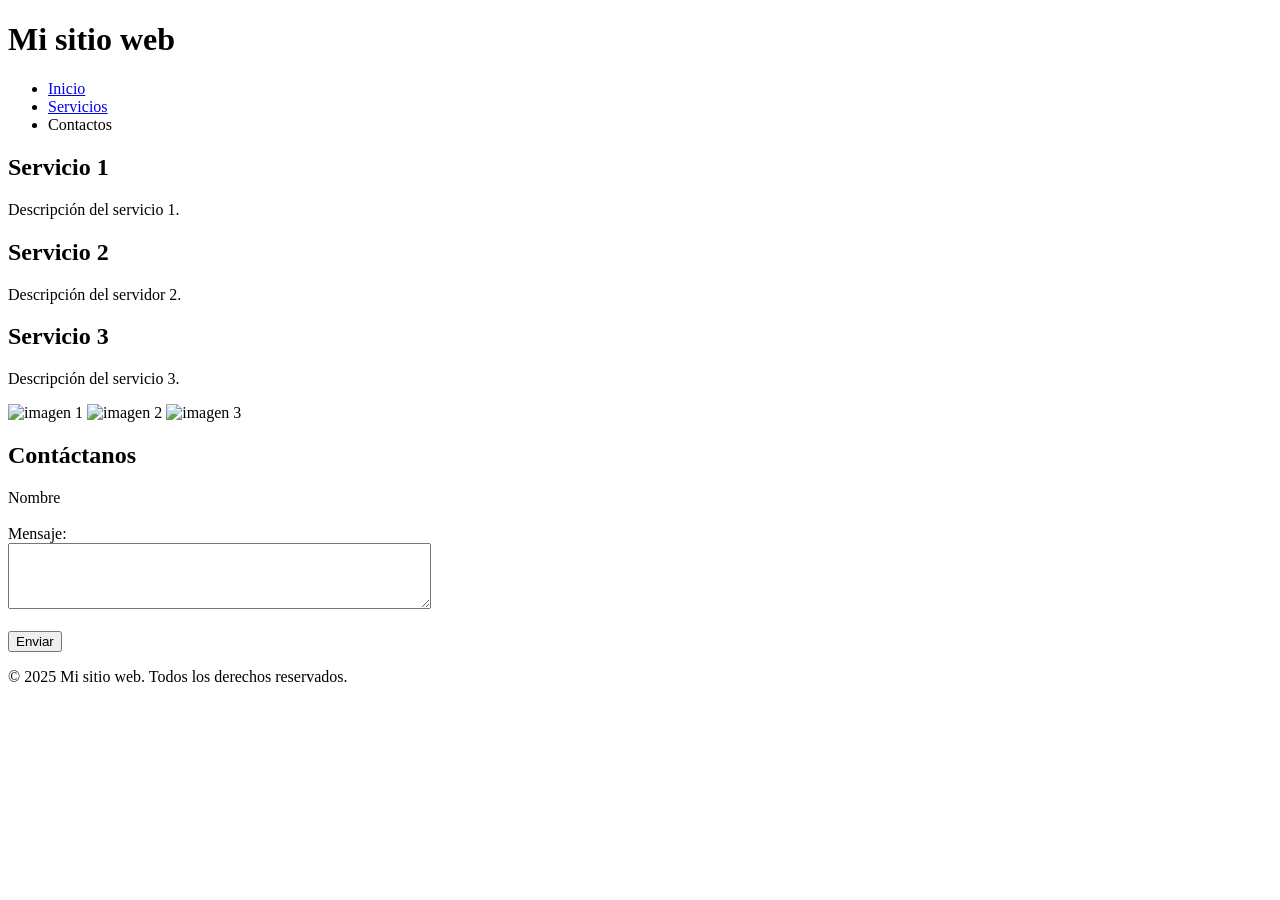
==== index.html @ 751050d4 "arreglando estructura del proyecto" ====
<!DOCTYPE html>
<html lang="en">
<head>
    <meta charset="UTF-8">
    <meta name="viewport" content="width=device-width, initial-scale=1.0">
    <title>Mi primera pagina web</title>
    <link rel="stylesheet" href="css/styles.css">
</head>
<body>
    <header>
        <h1>Mi sitio web</h1>
        <nav>
            <ul>
                <li><a href="#">Inicio</a></li>
                <li><a href="#">Servicios</a></li>
                <li><a hred="#">Contactos</a></li>
            </ul>
        </nav>
    </header>
    <main>
        <section class="contenedor-targetas">
            <article class="targetas">
                <h2>Servicio 1</h2>
                <p>Descripción del servicio 1.</p>
            </article>
            <article class="targeta">
                <h2>Servicio 2</h2>
                <p>Descripción del servidor 2.</p>
            </article>
            <article class="targeta">
                <h2>Servicio 3</h2>
                <p>Descripción del servicio 3.</p>
            </article>
        </section>
        <section class="galeria">
            <img src="c:\Users\Docente\Downloads\yamaha-mt09-primer-plano.png" alt="imagen 1">
            <img src="c:\Users\Docente\Downloads\CF_Moto_675SR-R_Galeria4_Galgo_México.png" alt="imagen 2">
            <img src="c:\Users\Docente\Downloads\10-kawasaki-z900-se-2024-estudio-negro-verde-01.jpg" alt="imagen 3">
        </section>
        <section>
            <h2>Contáctanos</h2>
            <form>
                <label for="nombre">Nombre</label>
                <imput type="text" id="nombre"
                name="nombre"><br><br>
                
                <label for="mensaje">Mensaje:</label><br>
                <textarea id="mensaje" name="mensaje"
                rows="4" cols="50"></textarea><br><br>
                <input type="submit" value="Enviar">
              </form>
        </section>
    </main>
    <footer>
        <p>&copy; 2025 Mi sitio web. Todos los derechos reservados.</p>
    </footer>
</body>
</html>
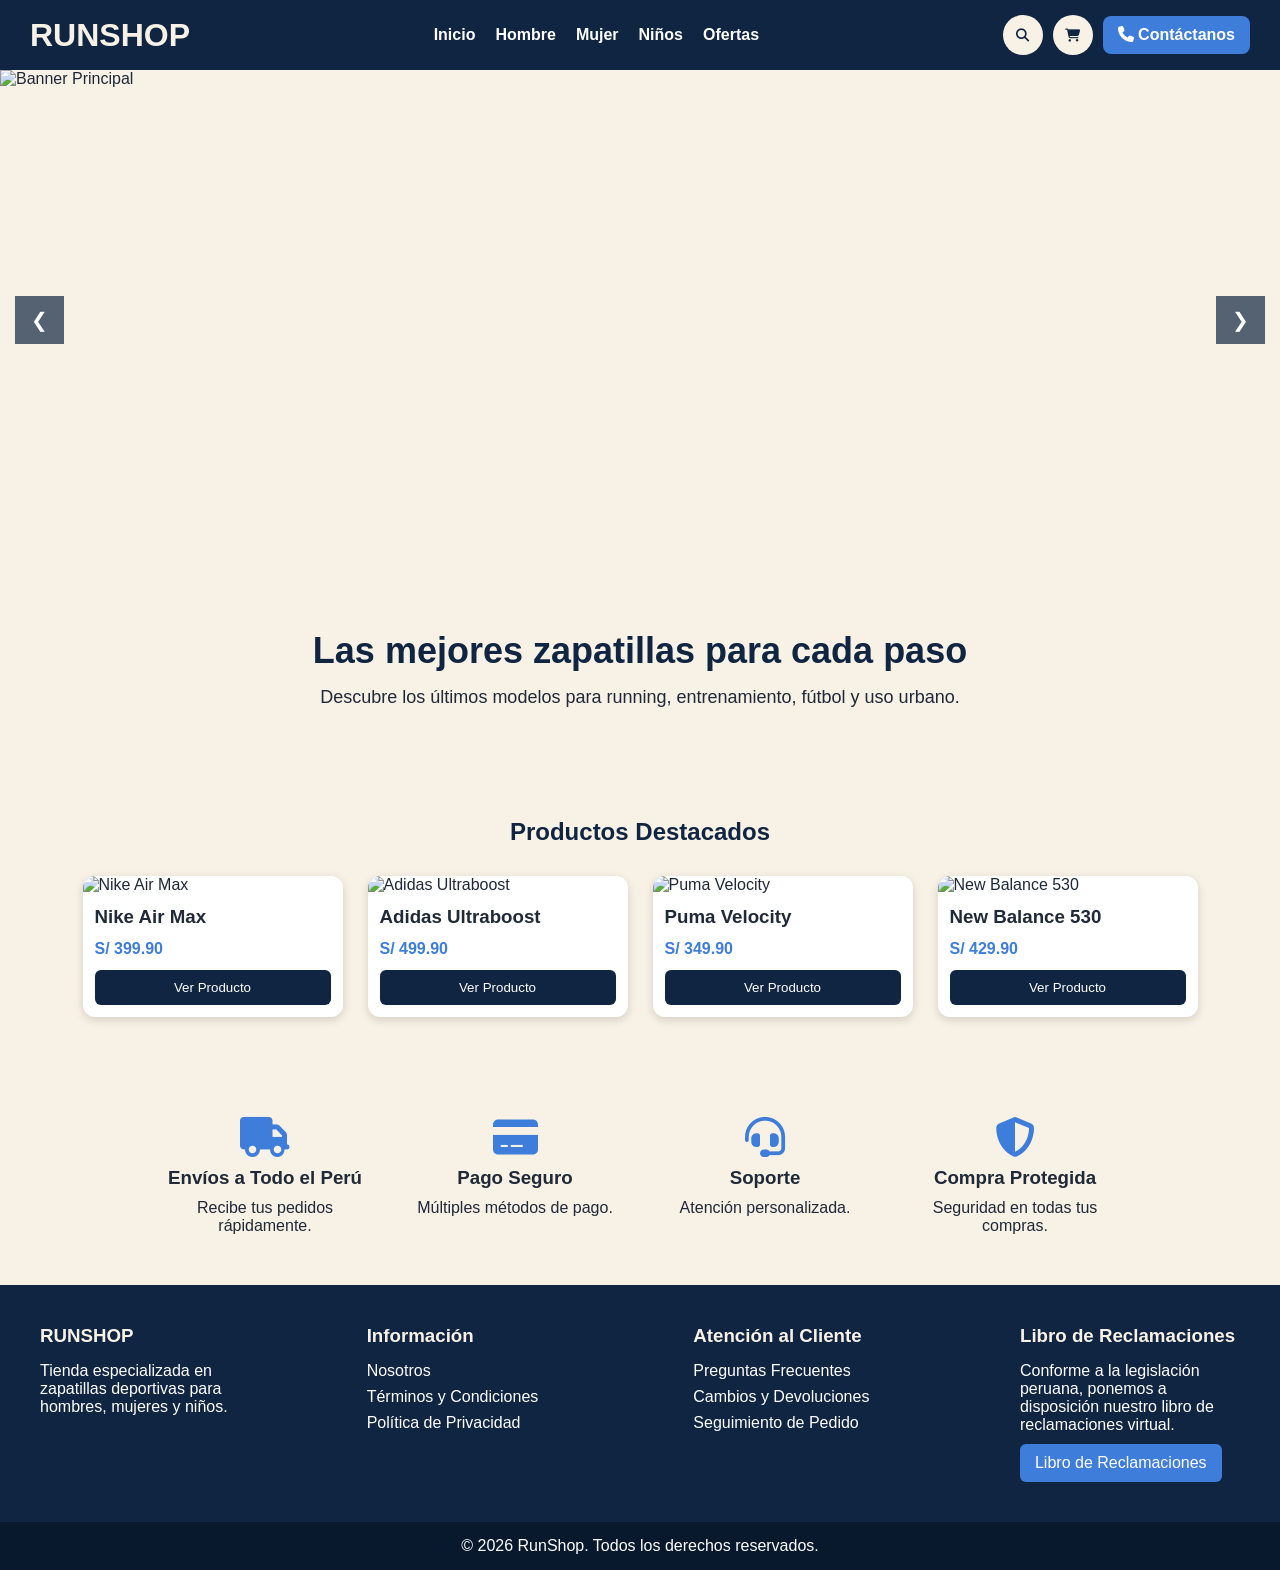
==== commit cd06d076: "Actualizacion de la pagina principal" ====
--- a/index.html
+++ b/index.html
@@ -1,58 +1,256 @@
 <!DOCTYPE html>
-<html lang="en">
+<html lang="es">
+
 <head>
     <meta charset="UTF-8">
     <meta name="viewport" content="width=device-width, initial-scale=1.0">
-    <title>Mi primera pagina web</title>
-    <link rel="stylesheet" href="css/styles.css">
+    <title>RunShop | Tienda de Zapatillas</title>
+
+    <link rel="stylesheet" href="css/style.css">
+
+    <link rel="stylesheet"
+        href="https://cdnjs.cloudflare.com/ajax/libs/font-awesome/6.5.1/css/all.min.css">
 </head>
+
 <body>
-    <header>
-        <h1>Mi sitio web</h1>
-        <nav>
+
+    <!-- ENCABEZADO -->
+
+    <header class="header">
+
+        <div class="logo">
+            <h1>RUNSHOP</h1>
+        </div>
+
+        <nav class="navbar">
             <ul>
                 <li><a href="#">Inicio</a></li>
-                <li><a href="#">Servicios</a></li>
-                <li><a hred="#">Contactos</a></li>
+                <li><a href="#">Hombre</a></li>
+                <li><a href="#">Mujer</a></li>
+                <li><a href="#">Niños</a></li>
+                <li><a href="#">Ofertas</a></li>
             </ul>
         </nav>
+
+        <div class="header-buttons">
+
+            <button class="search-btn">
+                <i class="fas fa-search"></i>
+            </button>
+
+            <button class="cart-btn">
+                <i class="fas fa-shopping-cart"></i>
+            </button>
+
+            <a href="tel:+51999999999" class="contact-btn">
+                <i class="fas fa-phone"></i>
+                Contáctanos
+            </a>
+
+        </div>
+
     </header>
-    <main>
-        <section class="contenedor-targetas">
-            <article class="targetas">
-                <h2>Servicio 1</h2>
-                <p>Descripción del servicio 1.</p>
-            </article>
-            <article class="targeta">
-                <h2>Servicio 2</h2>
-                <p>Descripción del servidor 2.</p>
-            </article>
-            <article class="targeta">
-                <h2>Servicio 3</h2>
-                <p>Descripción del servicio 3.</p>
-            </article>
-        </section>
-        <section class="galeria">
-            <img src="c:\Users\Docente\Downloads\yamaha-mt09-primer-plano.png" alt="imagen 1">
-            <img src="c:\Users\Docente\Downloads\CF_Moto_675SR-R_Galeria4_Galgo_México.png" alt="imagen 2">
-            <img src="c:\Users\Docente\Downloads\10-kawasaki-z900-se-2024-estudio-negro-verde-01.jpg" alt="imagen 3">
-        </section>
-        <section>
-            <h2>Contáctanos</h2>
-            <form>
-                <label for="nombre">Nombre</label>
-                <imput type="text" id="nombre"
-                name="nombre"><br><br>
-                
-                <label for="mensaje">Mensaje:</label><br>
-                <textarea id="mensaje" name="mensaje"
-                rows="4" cols="50"></textarea><br><br>
-                <input type="submit" value="Enviar">
-              </form>
-        </section>
-    </main>
-    <footer>
-        <p>&copy; 2025 Mi sitio web. Todos los derechos reservados.</p>
+
+    <!-- CARRUSEL -->
+
+    <section class="carousel">
+
+        <div class="slide active">
+            <img src="img/banner1.jpg" alt="Banner Principal">
+        </div>
+
+        <div class="slide">
+            <img src="img/banner2.jpg" alt="Banner Secundario">
+        </div>
+
+        <div class="slide">
+            <img src="img/banner3.jpg" alt="Banner Promocional">
+        </div>
+
+        <button class="prev">&#10094;</button>
+        <button class="next">&#10095;</button>
+
+    </section>
+
+    <!-- BIENVENIDA -->
+
+    <section class="welcome">
+
+        <h2>Las mejores zapatillas para cada paso</h2>
+
+        <p>
+            Descubre los últimos modelos para running,
+            entrenamiento, fútbol y uso urbano.
+        </p>
+
+    </section>
+
+    <!-- PRODUCTOS DESTACADOS -->
+
+    <section class="featured-products">
+
+        <h2>Productos Destacados</h2>
+
+        <div class="products-container">
+
+            <article class="product-card">
+                <img src="img/zapatilla1.jpg" alt="Nike Air Max">
+                <h3>Nike Air Max</h3>
+                <p>S/ 399.90</p>
+                <button>Ver Producto</button>
+            </article>
+
+            <article class="product-card">
+                <img src="img/zapatilla2.jpg" alt="Adidas Ultraboost">
+                <h3>Adidas Ultraboost</h3>
+                <p>S/ 499.90</p>
+                <button>Ver Producto</button>
+            </article>
+
+            <article class="product-card">
+                <img src="img/zapatilla3.jpg" alt="Puma Velocity">
+                <h3>Puma Velocity</h3>
+                <p>S/ 349.90</p>
+                <button>Ver Producto</button>
+            </article>
+
+            <article class="product-card">
+                <img src="img/zapatilla4.jpg" alt="New Balance 530">
+                <h3>New Balance 530</h3>
+                <p>S/ 429.90</p>
+                <button>Ver Producto</button>
+            </article>
+
+        </div>
+
+    </section>
+
+    <!-- BENEFICIOS -->
+
+    <section class="benefits">
+
+        <div class="benefit">
+            <i class="fas fa-truck"></i>
+            <h3>Envíos a Todo el Perú</h3>
+            <p>Recibe tus pedidos rápidamente.</p>
+        </div>
+
+        <div class="benefit">
+            <i class="fas fa-credit-card"></i>
+            <h3>Pago Seguro</h3>
+            <p>Múltiples métodos de pago.</p>
+        </div>
+
+        <div class="benefit">
+            <i class="fas fa-headset"></i>
+            <h3>Soporte</h3>
+            <p>Atención personalizada.</p>
+        </div>
+
+        <div class="benefit">
+            <i class="fas fa-shield-alt"></i>
+            <h3>Compra Protegida</h3>
+            <p>Seguridad en todas tus compras.</p>
+        </div>
+
+    </section>
+
+    <!-- FOOTER -->
+
+    <footer class="footer">
+
+        <div class="footer-column">
+            <h3>RUNSHOP</h3>
+            <p>
+                Tienda especializada en zapatillas deportivas
+                para hombres, mujeres y niños.
+            </p>
+        </div>
+
+        <div class="footer-column">
+            <h3>Información</h3>
+            <ul>
+                <li><a href="#">Nosotros</a></li>
+                <li><a href="#">Términos y Condiciones</a></li>
+                <li><a href="#">Política de Privacidad</a></li>
+            </ul>
+        </div>
+
+        <div class="footer-column">
+            <h3>Atención al Cliente</h3>
+            <ul>
+                <li><a href="#">Preguntas Frecuentes</a></li>
+                <li><a href="#">Cambios y Devoluciones</a></li>
+                <li><a href="#">Seguimiento de Pedido</a></li>
+            </ul>
+        </div>
+
+        <div class="footer-column">
+            <h3>Libro de Reclamaciones</h3>
+
+            <p>
+                Conforme a la legislación peruana,
+                ponemos a disposición nuestro libro
+                de reclamaciones virtual.
+            </p>
+
+            <a href="#" class="claims-button">
+                Libro de Reclamaciones
+            </a>
+        </div>
+
     </footer>
+
+    <div class="copyright">
+        <p>© 2026 RunShop. Todos los derechos reservados.</p>
+    </div>
+
+    <script>
+        const slides = document.querySelectorAll('.slide');
+        const nextBtn = document.querySelector('.next');
+        const prevBtn = document.querySelector('.prev');
+
+        let currentSlide = 0;
+
+        function showSlide(index) {
+            slides.forEach(slide => {
+                slide.classList.remove('active');
+            });
+
+            slides[index].classList.add('active');
+        }
+
+        nextBtn.addEventListener('click', () => {
+            currentSlide++;
+
+            if (currentSlide >= slides.length) {
+                currentSlide = 0;
+            }
+
+            showSlide(currentSlide);
+        });
+
+        prevBtn.addEventListener('click', () => {
+            currentSlide--;
+
+            if (currentSlide < 0) {
+                currentSlide = slides.length - 1;
+            }
+
+            showSlide(currentSlide);
+        });
+
+        setInterval(() => {
+            currentSlide++;
+
+            if (currentSlide >= slides.length) {
+                currentSlide = 0;
+            }
+
+            showSlide(currentSlide);
+        }, 5000);
+    </script>
+
 </body>
-</html>+
+</html>
--- a/css/style.css
+++ b/css/style.css
@@ -0,0 +1,389 @@
+/* ========================= */
+/* CONFIGURACIÓN GENERAL */
+/* ========================= */
+
+* {
+    margin: 0;
+    padding: 0;
+    box-sizing: border-box;
+}
+
+body {
+    font-family: Arial, sans-serif;
+    background-color: #F8F1E5;
+    color: #1F2937;
+}
+
+/* ========================= */
+/* HEADER */
+/* ========================= */
+
+.header {
+    display: flex;
+    justify-content: space-between;
+    align-items: center;
+
+    background-color: #102542;
+    color: white;
+
+    padding: 15px 30px;
+}
+
+.logo h1 {
+    color: #F8F1E5;
+    font-size: 32px;
+}
+
+.navbar ul {
+    display: flex;
+    list-style: none;
+    gap: 20px;
+}
+
+.navbar a {
+    color: white;
+    text-decoration: none;
+    font-weight: bold;
+    transition: 0.3s;
+}
+
+.navbar a:hover {
+    color: #7EB6FF;
+}
+
+.header-buttons {
+    display: flex;
+    align-items: center;
+    gap: 10px;
+}
+
+.search-btn,
+.cart-btn {
+    width: 40px;
+    height: 40px;
+
+    border: none;
+    border-radius: 50%;
+
+    cursor: pointer;
+
+    background-color: #F8F1E5;
+    color: #102542;
+
+    transition: 0.3s;
+}
+
+.search-btn:hover,
+.cart-btn:hover {
+    background-color: #3F7DDB;
+    color: white;
+}
+
+.contact-btn {
+    background-color: #3F7DDB;
+    color: white;
+
+    text-decoration: none;
+
+    padding: 10px 15px;
+    border-radius: 8px;
+
+    font-weight: bold;
+
+    transition: 0.3s;
+}
+
+.contact-btn:hover {
+    background-color: #2D63B8;
+}
+
+/* ========================= */
+/* CARRUSEL */
+/* ========================= */
+
+.carousel {
+    position: relative;
+    width: 100%;
+    height: 500px;
+    overflow: hidden;
+}
+
+.slide {
+    display: none;
+    height: 100%;
+}
+
+.slide.active {
+    display: block;
+}
+
+.slide img {
+    width: 100%;
+    height: 500px;
+    object-fit: cover;
+}
+
+.prev,
+.next {
+    position: absolute;
+    top: 50%;
+
+    transform: translateY(-50%);
+
+    background-color: rgba(16, 37, 66, 0.7);
+    color: white;
+
+    border: none;
+
+    padding: 12px 16px;
+
+    cursor: pointer;
+
+    font-size: 20px;
+}
+
+.prev {
+    left: 15px;
+}
+
+.next {
+    right: 15px;
+}
+
+/* ========================= */
+/* BIENVENIDA */
+/* ========================= */
+
+.welcome {
+    text-align: center;
+    padding: 60px 20px;
+}
+
+.welcome h2 {
+    color: #102542;
+    font-size: 36px;
+    margin-bottom: 15px;
+}
+
+.welcome p {
+    font-size: 18px;
+    max-width: 700px;
+    margin: auto;
+}
+
+/* ========================= */
+/* PRODUCTOS */
+/* ========================= */
+
+.featured-products {
+    padding: 50px 30px;
+}
+
+.featured-products h2 {
+    text-align: center;
+    margin-bottom: 30px;
+    color: #102542;
+}
+
+.products-container {
+    display: flex;
+    flex-wrap: wrap;
+    justify-content: center;
+    gap: 25px;
+}
+
+.product-card {
+    background-color: white;
+    width: 260px;
+
+    border-radius: 12px;
+
+    overflow: hidden;
+
+    box-shadow: 0 3px 10px rgba(0, 0, 0, 0.15);
+
+    transition: 0.3s;
+}
+
+.product-card:hover {
+    transform: translateY(-5px);
+}
+
+.product-card img {
+    width: 100%;
+    height: 230px;
+    object-fit: cover;
+}
+
+.product-card h3 {
+    padding: 12px;
+}
+
+.product-card p {
+    padding: 0 12px;
+    color: #3F7DDB;
+    font-weight: bold;
+}
+
+.product-card button {
+    width: calc(100% - 24px);
+
+    margin: 12px;
+
+    padding: 10px;
+
+    border: none;
+    border-radius: 6px;
+
+    background-color: #102542;
+    color: white;
+
+    cursor: pointer;
+
+    transition: 0.3s;
+}
+
+.product-card button:hover {
+    background-color: #3F7DDB;
+}
+
+/* ========================= */
+/* BENEFICIOS */
+/* ========================= */
+
+.benefits {
+    display: flex;
+    flex-wrap: wrap;
+
+    justify-content: center;
+
+    gap: 30px;
+
+    padding: 50px 20px;
+}
+
+.benefit {
+    width: 220px;
+    text-align: center;
+}
+
+.benefit i {
+    font-size: 40px;
+    color: #3F7DDB;
+    margin-bottom: 10px;
+}
+
+.benefit h3 {
+    margin-bottom: 10px;
+}
+
+/* ========================= */
+/* FOOTER */
+/* ========================= */
+
+.footer {
+    display: flex;
+    flex-wrap: wrap;
+
+    justify-content: space-between;
+
+    gap: 30px;
+
+    background-color: #102542;
+    color: white;
+
+    padding: 40px;
+}
+
+.footer-column {
+    width: 220px;
+}
+
+.footer-column h3 {
+    margin-bottom: 15px;
+    color: #F8F1E5;
+}
+
+.footer-column ul {
+    list-style: none;
+}
+
+.footer-column li {
+    margin-bottom: 8px;
+}
+
+.footer-column a {
+    color: white;
+    text-decoration: none;
+}
+
+.footer-column a:hover {
+    color: #7EB6FF;
+}
+
+.claims-button {
+    display: inline-block;
+
+    margin-top: 10px;
+
+    padding: 10px 15px;
+
+    background-color: #3F7DDB;
+    color: white;
+
+    text-decoration: none;
+
+    border-radius: 6px;
+}
+
+.claims-button:hover {
+    background-color: #2D63B8;
+}
+
+/* ========================= */
+/* COPYRIGHT */
+/* ========================= */
+
+.copyright {
+    background-color: #08192E;
+    color: white;
+
+    text-align: center;
+
+    padding: 15px;
+}
+
+/* ========================= */
+/* RESPONSIVE */
+/* ========================= */
+
+@media screen and (max-width: 768px) {
+
+    .header {
+        flex-direction: column;
+        gap: 15px;
+    }
+
+    .navbar ul {
+        flex-direction: column;
+        text-align: center;
+    }
+
+    .products-container {
+        flex-direction: column;
+        align-items: center;
+    }
+
+    .footer {
+        flex-direction: column;
+    }
+
+    .carousel {
+        height: 300px;
+    }
+
+    .slide img {
+        height: 300px;
+    }
+
+}
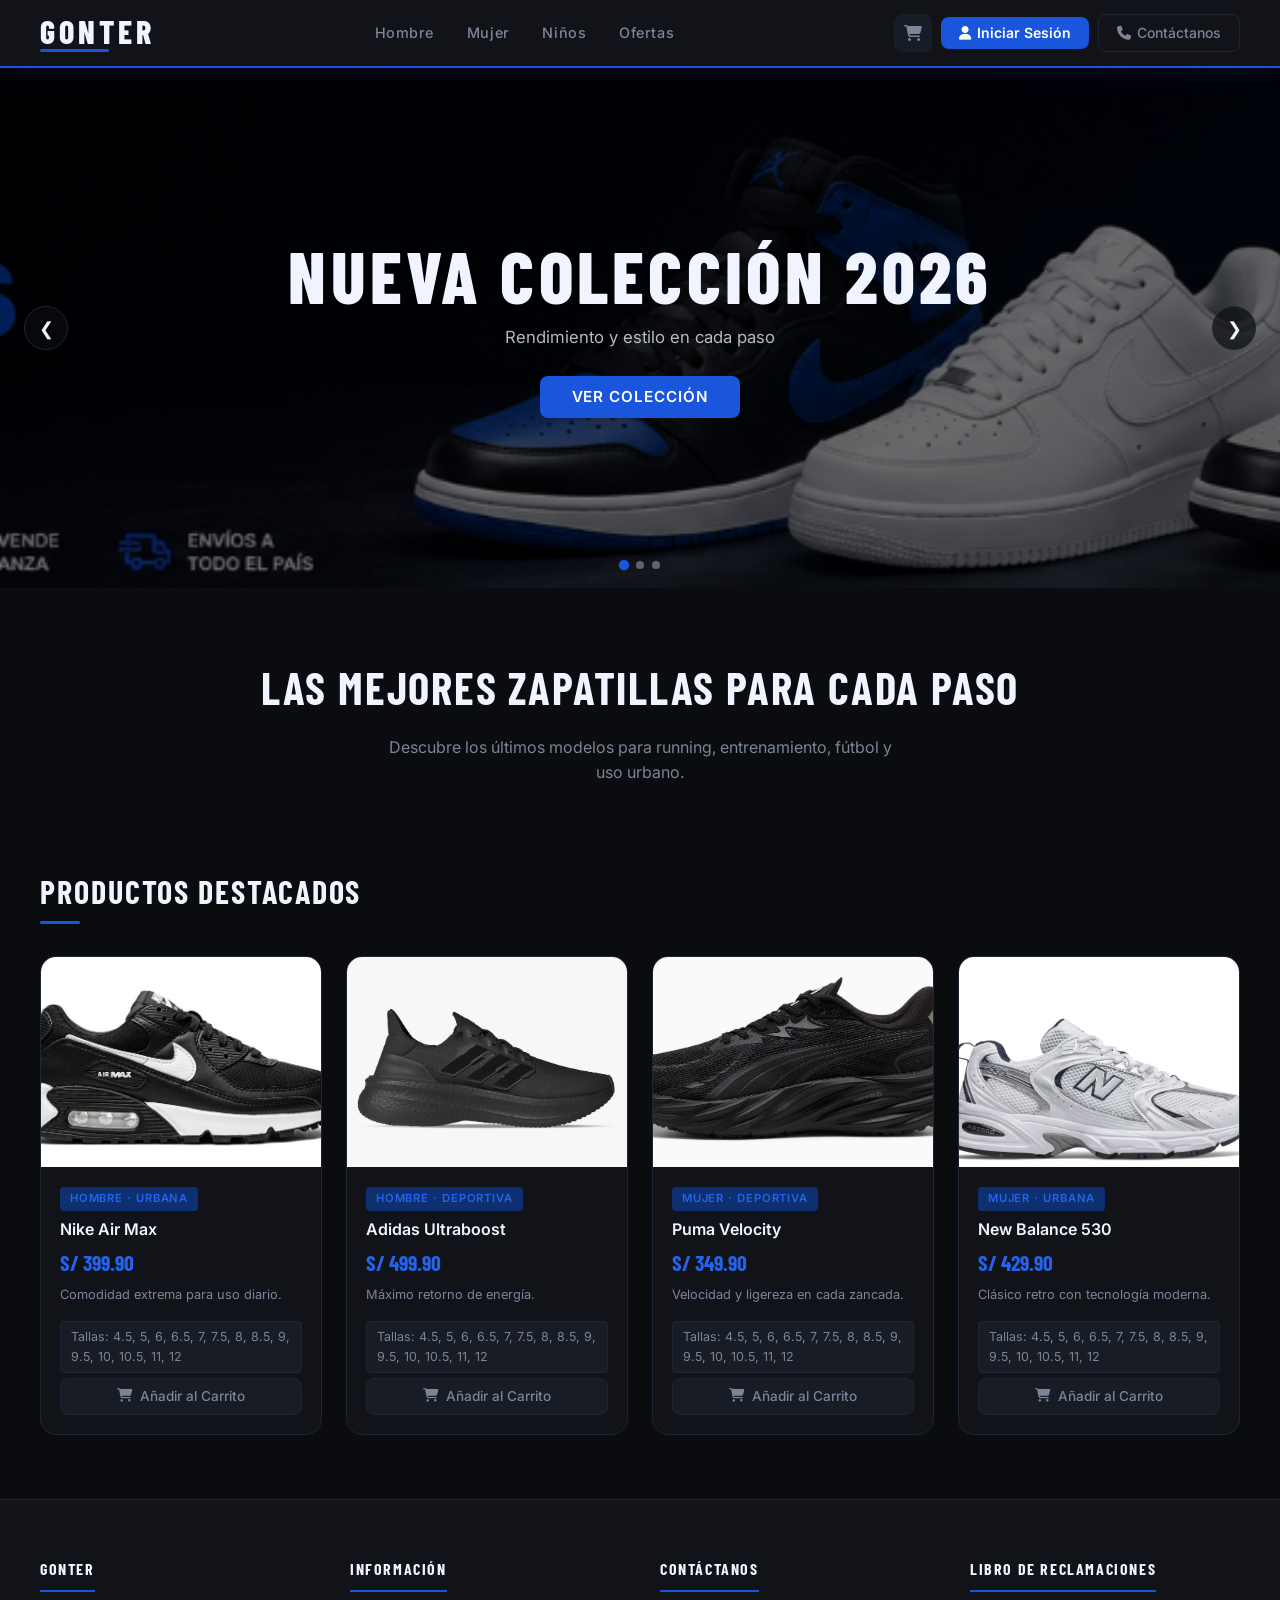
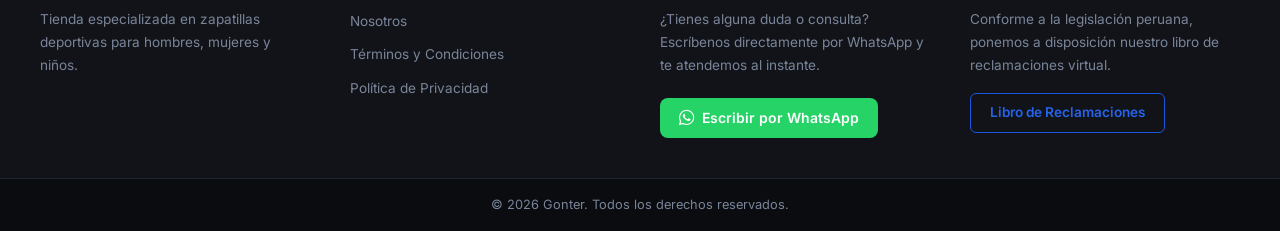
==== commit 6b9da1c6: "Proyecto final Gonter completo" ====
--- a/index.html
+++ b/index.html
@@ -2,255 +2,1601 @@
 <html lang="es">
 
 <head>
-    <meta charset="UTF-8">
-    <meta name="viewport" content="width=device-width, initial-scale=1.0">
-    <title>RunShop | Tienda de Zapatillas</title>
-
-    <link rel="stylesheet" href="css/style.css">
-
-    <link rel="stylesheet"
-        href="https://cdnjs.cloudflare.com/ajax/libs/font-awesome/6.5.1/css/all.min.css">
-</head>
+  <meta charset="UTF-8" />
+  <meta name="viewport" content="width=device-width, initial-scale=1.0" />
+  <title>Gonter | Tienda de Zapatillas</title>
+  <link rel="stylesheet" href="css/style.css" />
+  <link rel="stylesheet" href="https://cdnjs.cloudflare.com/ajax/libs/font-awesome/6.5.1/css/all.min.css" />
 
 <body>
 
-    <!-- ENCABEZADO -->
-
-    <header class="header">
-
-        <div class="logo">
-            <h1>RUNSHOP</h1>
-        </div>
-
-        <nav class="navbar">
-            <ul>
-                <li><a href="#">Inicio</a></li>
-                <li><a href="#">Hombre</a></li>
-                <li><a href="#">Mujer</a></li>
-                <li><a href="#">Niños</a></li>
-                <li><a href="#">Ofertas</a></li>
-            </ul>
-        </nav>
-
-        <div class="header-buttons">
-
-            <button class="search-btn">
-                <i class="fas fa-search"></i>
+  <!-- ═══════════════════════════════════════════
+       HEADER
+  ════════════════════════════════════════════ -->
+  <header class="header">
+    <div class="logo">
+      <h1>GONTER</h1>
+    </div>
+
+    <nav class="navbar">
+      <ul>
+        <li><a href="hombres.html?categoria=hombre">Hombre</a></li>
+        <li><a href="hombres.html?categoria=mujer">Mujer</a></li>
+        <li><a href="hombres.html?categoria=ninos">Niños</a></li>
+        <li><a href="hombres.html?categoria=oferta">Ofertas</a></li>
+      </ul>
+    </nav>
+
+    <div class="header-buttons">
+      <button class="cart-btn" title="Carrito" id="cartBtn">
+        <i class="fas fa-shopping-cart"></i>
+        <span class="cart-count" id="cartCount">0</span>
+      </button>
+
+      <!-- Botón visible solo para admin -->
+      <a href="dashboard.html" class="dashboard-btn hidden" id="dashboardBtn" title="Control de Ventas">
+        <i class="fas fa-chart-line"></i> <span>Control de Ventas</span>
+      </a>
+
+      <!-- Botón visible cuando NO hay sesión -->
+      <button class="login-btn" id="openLoginBtn">
+        <i class="fas fa-user"></i> Iniciar Sesión
+      </button>
+
+      <!-- Menú visible cuando SÍ hay sesión -->
+      <div class="user-menu hidden" id="userMenu">
+        <button class="user-btn" id="userMenuBtn">
+          <i class="fas fa-user-circle"></i>
+          <span id="userDisplayName">Usuario</span>
+          <i class="fas fa-chevron-down"></i>
+        </button>
+        <div class="user-dropdown" id="userDropdown">
+          <a href="#" id="myAccountBtn"><i class="fas fa-id-card"></i> Mi Cuenta</a>
+          <a href="#" id="myOrdersBtn"><i class="fas fa-box"></i> Mis Pedidos</a>
+          <hr />
+          <a href="#" id="logoutBtn" class="logout-link"><i class="fas fa-sign-out-alt"></i> Cerrar Sesión</a>
+        </div>
+      </div>
+
+      <a href="https://wa.me/51906279775" class="contact-btn">
+        <i class="fas fa-phone"></i> Contáctanos
+      </a>
+    </div>
+  </header>
+
+  <!-- ═══════════════════════════════════════════
+       CARRUSEL
+  ════════════════════════════════════════════ -->
+  <section class="carousel" id="inicio">
+    <div class="slide active">
+      <img src="img/banner1.jpg" alt="Banner Principal" />
+      <div class="slide-overlay">
+        <h2>Nueva Colección 2026</h2>
+        <p>Rendimiento y estilo en cada paso</p>
+        <button class="slide-cta" onclick="window.location.href='hombres.html'">Ver Colección</button>
+      </div>
+    </div>
+    <div class="slide">
+      <img src="img/banner2.jpg" alt="Banner Secundario" />
+      <div class="slide-overlay">
+        <h2>Running Pro</h2>
+        <p>Diseñadas para superar tus límites</p>
+        <button class="slide-cta" onclick="window.location.href='hombres.html'">Explorar</button>
+      </div>
+    </div>
+    <div class="slide">
+      <img src="img/banner3.jpg" alt="Banner Promocional" />
+      <div class="slide-overlay">
+        <h2>Ofertas Exclusivas</h2>
+        <p>Hasta 40% de descuento esta semana</p>
+        <button class="slide-cta" onclick="window.location.href='hombres.html'">Ver Ofertas</button>
+      </div>
+    </div>
+    <button class="prev">&#10094;</button>
+    <button class="next">&#10095;</button>
+    <div class="slide-dots" id="slideDots"></div>
+  </section>
+
+  <!-- ═══════════════════════════════════════════
+       BIENVENIDA
+  ════════════════════════════════════════════ -->
+  <section class="welcome">
+    <h2>Las mejores zapatillas para cada paso</h2>
+    <p>Descubre los últimos modelos para running, entrenamiento, fútbol y uso urbano.</p>
+  </section>
+
+  <!-- ═══════════════════════════════════════════
+       PRODUCTOS DESTACADOS (con CRUD)
+  ════════════════════════════════════════════ -->
+  <section class="featured-products" id="productos">
+    <div class="section-header">
+      <h2>Productos Destacados</h2>
+      <!-- Solo visible para admin -->
+      <button class="add-product-btn hidden" id="addProductBtn">
+        <i class="fas fa-plus"></i> Añadir Producto
+      </button>
+    </div>
+
+    <div class="products-container" id="productsContainer">
+      <!-- Los productos se renderizan dinámicamente -->
+    </div>
+  </section>
+
+
+  <!-- ═══════════════════════════════════════════
+       FOOTER
+  ════════════════════════════════════════════ -->
+  <footer class="footer">
+    <div class="footer-column">
+      <h3>GONTER</h3>
+      <p>Tienda especializada en zapatillas deportivas para hombres, mujeres y niños.</p>
+    </div>
+    <div class="footer-column">
+      <h3>Información</h3>
+      <ul>
+        <li><a href="#" onclick="openInfoModal('nosotros'); return false;">Nosotros</a></li>
+        <li><a href="#" onclick="openInfoModal('terminos'); return false;">Términos y Condiciones</a></li>
+        <li><a href="#" onclick="openInfoModal('privacidad'); return false;">Política de Privacidad</a></li>
+      </ul>
+    </div>
+    <div class="footer-column">
+      <h3>Contáctanos</h3>
+      <p>¿Tienes alguna duda o consulta? Escríbenos directamente por WhatsApp y te atendemos al instante.</p>
+      <a href="https://wa.me/51906279775" target="_blank" rel="noopener" class="whatsapp-btn">
+        <i class="fab fa-whatsapp"></i> Escribir por WhatsApp
+      </a>
+    </div>
+    <div class="footer-column">
+      <h3>Libro de Reclamaciones</h3>
+      <p>Conforme a la legislación peruana, ponemos a disposición nuestro libro de reclamaciones virtual.</p>
+      <a href="#" onclick="openInfoModal('reclamaciones'); return false;" class="claims-button">Libro de
+        Reclamaciones</a>
+    </div>
+  </footer>
+
+  <div class="copyright">
+    <p>© 2026 Gonter. Todos los derechos reservados.</p>
+  </div>
+
+
+  <!-- ═══════════════════════════════════════════
+       MODALES: INFORMACIÓN DEL FOOTER
+  ════════════════════════════════════════════ -->
+
+  <!-- NOSOTROS -->
+  <div class="modal-overlay hidden" id="modalNosotros">
+    <div class="modal-box modal-info-box">
+      <button class="modal-close" onclick="closeModal('modalNosotros')"><i class="fas fa-times"></i></button>
+      <h2 class="modal-title">Sobre <span>Nosotros</span></h2>
+      <div class="info-content">
+        <p><strong>Gonter</strong> es una tienda peruana especializada en calzado deportivo de alta calidad. Nacimos con
+          la misión de acercar las mejores marcas del mundo — Nike, Adidas, Puma, New Balance y más — a cada peruano que
+          busca rendimiento, comodidad y estilo en cada paso.</p>
+        <p>Creemos que el calzado correcto marca la diferencia: en la pista, en el gimnasio, en la calle. Por eso
+          seleccionamos cuidadosamente cada modelo que entra a nuestro catálogo, asegurándonos de que cumpla con los más
+          altos estándares de calidad.</p>
+        <h3>Nuestra Misión</h3>
+        <p>Proveer calzado deportivo auténtico y de calidad, con una experiencia de compra simple, rápida y segura para
+          todos nuestros clientes en el Perú.</p>
+        <h3>Nuestra Visión</h3>
+        <p>Convertirnos en la tienda de referencia en calzado deportivo a nivel nacional, reconocida por la confianza,
+          el servicio y la variedad de su catálogo.</p>
+        <h3>¿Por qué elegirnos?</h3>
+        <ul class="info-list">
+          <li><i class="fas fa-check-circle"></i> Productos 100% auténticos</li>
+          <li><i class="fas fa-check-circle"></i> Envíos a todo el Perú</li>
+          <li><i class="fas fa-check-circle"></i> Atención personalizada por WhatsApp</li>
+          <li><i class="fas fa-check-circle"></i> Múltiples métodos de pago</li>
+          <li><i class="fas fa-check-circle"></i> Garantía de satisfacción en cada compra</li>
+        </ul>
+      </div>
+    </div>
+  </div>
+
+  <!-- TÉRMINOS Y CONDICIONES -->
+  <div class="modal-overlay hidden" id="modalTerminos">
+    <div class="modal-box modal-info-box">
+      <button class="modal-close" onclick="closeModal('modalTerminos')"><i class="fas fa-times"></i></button>
+      <h2 class="modal-title">Términos y <span>Condiciones</span></h2>
+      <div class="info-content">
+        <p class="info-date">Última actualización: junio 2026</p>
+
+        <h3>1. Aceptación de los Términos</h3>
+        <p>Al acceder y utilizar el sitio web de Gonter, usted acepta los presentes términos y condiciones en su
+          totalidad. Si no está de acuerdo con alguno de ellos, le pedimos que no utilice nuestros servicios.</p>
+
+        <h3>2. Uso del Sitio</h3>
+        <p>El sitio web de Gonter está destinado exclusivamente para uso personal y no comercial. Queda prohibido
+          reproducir, distribuir o modificar cualquier contenido de este sitio sin autorización expresa.</p>
+
+        <h3>3. Registro de Cuenta</h3>
+        <p>Para realizar compras, deberá crear una cuenta con información verídica y actualizada. Usted es responsable
+          de mantener la confidencialidad de su contraseña y de todas las actividades realizadas desde su cuenta.</p>
+
+        <h3>4. Precios y Pagos</h3>
+        <p>Todos los precios están expresados en soles peruanos (S/) e incluyen los impuestos aplicables. Gonter se
+          reserva el derecho de modificar los precios sin previo aviso. El cobro se realiza al momento de confirmar la
+          compra.</p>
+
+        <h3>5. Envíos y Entregas</h3>
+        <p>Los envíos se realizan a nivel nacional a través de operadores logísticos autorizados. Los tiempos de entrega
+          varían entre 2 y 7 días hábiles según la ubicación. Gonter no se responsabiliza por demoras ocasionadas por
+          factores externos.</p>
+
+        <h3>6. Devoluciones</h3>
+        <p>Aceptamos devoluciones dentro de los 7 días calendario posteriores a la recepción del producto, siempre que
+          este se encuentre en condiciones originales, sin uso y con su empaque original. Para iniciar una devolución,
+          contáctenos por WhatsApp.</p>
+
+        <h3>7. Limitación de Responsabilidad</h3>
+        <p>Gonter no será responsable por daños indirectos, incidentales o consecuentes derivados del uso o la
+          imposibilidad de uso de nuestros productos o servicios.</p>
+
+        <h3>8. Modificaciones</h3>
+        <p>Nos reservamos el derecho de modificar estos términos en cualquier momento. Los cambios entrarán en vigencia
+          a partir de su publicación en el sitio web.</p>
+      </div>
+    </div>
+  </div>
+
+  <!-- POLÍTICA DE PRIVACIDAD -->
+  <div class="modal-overlay hidden" id="modalPrivacidad">
+    <div class="modal-box modal-info-box">
+      <button class="modal-close" onclick="closeModal('modalPrivacidad')"><i class="fas fa-times"></i></button>
+      <h2 class="modal-title">Política de <span>Privacidad</span></h2>
+      <div class="info-content">
+        <p class="info-date">Última actualización: junio 2026</p>
+
+        <h3>1. Información que Recopilamos</h3>
+        <p>Al registrarte o realizar una compra en Gonter, recopilamos la siguiente información: nombre completo, correo
+          electrónico, número de teléfono y datos de pago necesarios para procesar tu pedido.</p>
+
+        <h3>2. Uso de la Información</h3>
+        <p>Utilizamos tu información únicamente para:</p>
+        <ul class="info-list">
+          <li><i class="fas fa-dot-circle"></i> Procesar y gestionar tus pedidos</li>
+          <li><i class="fas fa-dot-circle"></i> Comunicarnos contigo sobre el estado de tu compra</li>
+          <li><i class="fas fa-dot-circle"></i> Mejorar tu experiencia en nuestra plataforma</li>
+          <li><i class="fas fa-dot-circle"></i> Enviarte información sobre promociones (solo si lo autorizas)</li>
+        </ul>
+
+        <h3>3. Protección de Datos</h3>
+        <p>Gonter implementa medidas de seguridad técnicas y organizativas para proteger tu información personal contra
+          accesos no autorizados, alteración, divulgación o destrucción.</p>
+
+        <h3>4. Compartición de Datos</h3>
+        <p>No vendemos, alquilamos ni compartimos tu información personal con terceros, salvo cuando sea necesario para
+          procesar tu pedido (operadores logísticos, procesadores de pago) o cuando la ley así lo exija.</p>
+
+        <h3>5. Cookies</h3>
+        <p>Nuestro sitio utiliza el almacenamiento local del navegador (localStorage) para guardar tu sesión y
+          preferencias. No utilizamos cookies de rastreo publicitario.</p>
+
+        <h3>6. Tus Derechos</h3>
+        <p>Tienes derecho a acceder, rectificar o eliminar tus datos personales en cualquier momento. Para ejercer estos
+          derechos, contáctanos por WhatsApp o desde tu perfil en la plataforma.</p>
+
+        <h3>7. Contacto</h3>
+        <p>Para cualquier consulta sobre esta política, puedes escribirnos a través de nuestro WhatsApp: <strong>+51 906
+            279 775</strong>.</p>
+      </div>
+    </div>
+  </div>
+
+  <!-- LIBRO DE RECLAMACIONES -->
+  <div class="modal-overlay hidden" id="modalReclamaciones">
+    <div class="modal-box modal-info-box">
+      <button class="modal-close" onclick="closeModal('modalReclamaciones')"><i class="fas fa-times"></i></button>
+      <h2 class="modal-title">Libro de <span>Reclamaciones</span></h2>
+      <div class="info-content">
+        <p>Conforme al <strong>Código de Protección y Defensa del Consumidor (Ley N° 29571)</strong>, Gonter pone a
+          disposición de sus clientes el Libro de Reclamaciones Virtual.</p>
+
+        <div class="reclamacion-form">
+          <div class="form-group">
+            <label>Nombre completo</label>
+            <input type="text" id="reclNombre" placeholder="Tu nombre completo" />
+          </div>
+          <div class="form-group">
+            <label>Correo electrónico</label>
+            <input type="email" id="reclEmail" placeholder="tucorreo@email.com" />
+          </div>
+          <div class="form-group">
+            <label>Número de pedido <span class="optional">(si aplica)</span></label>
+            <input type="text" id="reclPedido" placeholder="GO-00000000" />
+          </div>
+          <div class="form-group">
+            <label>Tipo</label>
+            <select id="reclTipo">
+              <option value="queja">Queja</option>
+              <option value="reclamo">Reclamo</option>
+            </select>
+          </div>
+          <div class="form-group">
+            <label>Descripción del problema</label>
+            <textarea id="reclDesc" rows="4"
+              placeholder="Describe tu queja o reclamo con el mayor detalle posible..."></textarea>
+          </div>
+          <div class="form-error hidden" id="reclError"></div>
+          <button class="btn-primary full-width" onclick="enviarReclamacion()">
+            <i class="fas fa-paper-plane"></i> Enviar Reclamación
+          </button>
+          <p style="font-size:0.78rem;color:var(--muted);margin-top:0.8rem;text-align:center">
+            Recibirás respuesta en un plazo máximo de 30 días calendario.
+          </p>
+        </div>
+      </div>
+    </div>
+  </div>
+
+  <!-- ═══════════════════════════════════════════
+       MODAL: LOGIN / REGISTRO
+  ════════════════════════════════════════════ -->
+  <div class="modal-overlay hidden" id="authModal">
+    <div class="modal-box">
+      <button class="modal-close" id="closeAuthModal"><i class="fas fa-times"></i></button>
+
+      <!-- Tabs -->
+      <div class="auth-tabs">
+        <button class="auth-tab active" id="tabLogin" onclick="switchTab('login')">Iniciar Sesión</button>
+        <button class="auth-tab" id="tabRegister" onclick="switchTab('register')">Crear Cuenta</button>
+      </div>
+
+      <!-- LOGIN FORM -->
+      <div id="loginForm">
+        <h2 class="modal-title">Bienvenido a <span>Gonter</span></h2>
+        <p class="modal-subtitle">Ingresa a tu cuenta para continuar</p>
+
+        <div class="form-group">
+          <label>Correo electrónico</label>
+          <input type="email" id="loginEmail" placeholder="tucorreo@email.com" autocomplete="email" />
+        </div>
+        <div class="form-group">
+          <label>Contraseña</label>
+          <div class="input-icon-wrap">
+            <input type="password" id="loginPassword" placeholder="••••••••" autocomplete="current-password" />
+            <button class="toggle-pass" onclick="togglePass('loginPassword')"><i class="fas fa-eye"></i></button>
+          </div>
+        </div>
+        <div class="form-row-space">
+          <label class="checkbox-label">
+            <input type="checkbox" id="rememberMe" /> Recordarme
+          </label>
+          <a href="#" class="forgot-link">¿Olvidaste tu contraseña?</a>
+        </div>
+
+        <div class="form-error hidden" id="loginError"></div>
+
+        <button class="btn-primary full-width" id="loginSubmitBtn" onclick="handleLogin()">
+          Iniciar Sesión
+        </button>
+
+        <p class="switch-auth">
+          ¿No tienes cuenta?
+          <a href="#" onclick="switchTab('register')">Regístrate gratis</a>
+        </p>
+      </div>
+
+      <!-- REGISTER FORM -->
+      <div id="registerForm" class="hidden">
+        <h2 class="modal-title">Crea tu cuenta en <span>Gonter</span></h2>
+        <p class="modal-subtitle">Completa los datos para registrarte</p>
+
+        <div class="form-row-2">
+          <div class="form-group">
+            <label>Nombre</label>
+            <input type="text" id="regNombre" placeholder="Tu nombre" autocomplete="given-name" />
+          </div>
+          <div class="form-group">
+            <label>Apellido</label>
+            <input type="text" id="regApellido" placeholder="Tu apellido" autocomplete="family-name" />
+          </div>
+        </div>
+        <div class="form-group">
+          <label>Correo electrónico</label>
+          <input type="email" id="regEmail" placeholder="tucorreo@email.com" autocomplete="email" />
+        </div>
+        <div class="form-group">
+          <label>Teléfono <span class="optional">(opcional)</span></label>
+          <input type="tel" id="regTelefono" placeholder="+51 000 000 000" autocomplete="tel" />
+        </div>
+        <div class="form-group">
+          <label>Contraseña</label>
+          <div class="input-icon-wrap">
+            <input type="password" id="regPassword" placeholder="Mínimo 6 caracteres" autocomplete="new-password" />
+            <button class="toggle-pass" onclick="togglePass('regPassword')"><i class="fas fa-eye"></i></button>
+          </div>
+        </div>
+        <div class="form-group">
+          <label>Confirmar Contraseña</label>
+          <div class="input-icon-wrap">
+            <input type="password" id="regPasswordConfirm" placeholder="Repite tu contraseña"
+              autocomplete="new-password" />
+            <button class="toggle-pass" onclick="togglePass('regPasswordConfirm')"><i class="fas fa-eye"></i></button>
+          </div>
+        </div>
+
+        <div class="form-error hidden" id="registerError"></div>
+
+        <button class="btn-primary full-width" id="registerSubmitBtn" onclick="handleRegister()">
+          Crear Cuenta
+        </button>
+
+        <p class="switch-auth">
+          ¿Ya tienes cuenta?
+          <a href="#" onclick="switchTab('login')">Inicia sesión</a>
+        </p>
+      </div>
+    </div>
+  </div>
+
+
+  <!-- ═══════════════════════════════════════════
+       MODAL: CARRITO
+  ════════════════════════════════════════════ -->
+  <div class="modal-overlay hidden" id="cartModal">
+    <div class="modal-box cart-modal-box">
+      <button class="modal-close" id="closeCartModal"><i class="fas fa-times"></i></button>
+      <h2 class="modal-title">Tu Carrito</h2>
+      <div id="cartItems"></div>
+      <div class="cart-footer">
+        <div class="cart-total">
+          <span>Total:</span>
+          <strong id="cartTotal">S/ 0.00</strong>
+        </div>
+        <button class="btn-primary full-width" onclick="handleCheckout()">
+          <i class="fas fa-lock"></i> Proceder al Pago
+        </button>
+      </div>
+    </div>
+  </div>
+
+
+  <!-- ═══════════════════════════════════════════
+       MODAL: MÉTODO DE PAGO (BETA)
+  ════════════════════════════════════════════ -->
+  <div class="modal-overlay hidden" id="paymentModal">
+    <div class="modal-box">
+      <button class="modal-close" id="closePaymentModal"><i class="fas fa-times"></i></button>
+      <h2 class="modal-title">Método de <span>Pago</span></h2>
+      <p class="modal-subtitle">Selecciona cómo deseas pagar tu pedido</p>
+
+      <div class="payment-options" id="paymentOptions">
+        <button class="payment-option" data-method="tarjeta" onclick="selectPaymentMethod('tarjeta')">
+          <i class="fas fa-credit-card"></i>
+          <span>Tarjeta de crédito / débito</span>
+        </button>
+        <button class="payment-option" data-method="yape" onclick="selectPaymentMethod('yape')">
+          <i class="fas fa-mobile-alt"></i>
+          <span>Yape / Plin</span>
+        </button>
+        <button class="payment-option" data-method="transferencia" onclick="selectPaymentMethod('transferencia')">
+          <i class="fas fa-university"></i>
+          <span>Transferencia bancaria</span>
+        </button>
+        <button class="payment-option" data-method="efectivo" onclick="selectPaymentMethod('efectivo')">
+          <i class="fas fa-money-bill-wave"></i>
+          <span>Pago en efectivo (contra entrega)</span>
+        </button>
+      </div>
+
+      <p class="payment-beta-note">
+        <i class="fas fa-info-circle"></i>
+        Esta es una simulación beta. No se realizará ningún cobro real.
+      </p>
+
+      <div class="cart-total payment-summary">
+        <span>Total a pagar:</span>
+        <strong id="paymentTotal">S/ 0.00</strong>
+      </div>
+
+      <div class="form-error hidden" id="paymentError"></div>
+
+      <button class="btn-primary full-width" id="confirmPaymentBtn" onclick="confirmPayment()">
+        <i class="fas fa-check-circle"></i> Confirmar Pago
+      </button>
+    </div>
+  </div>
+
+
+  <!-- ═══════════════════════════════════════════
+       MODAL: COMPRA CONFIRMADA
+  ════════════════════════════════════════════ -->
+  <div class="modal-overlay hidden" id="successModal">
+    <div class="modal-box success-modal-box">
+      <div class="success-icon"><i class="fas fa-check"></i></div>
+      <h2 class="modal-title success-title">¡Compra Confirmada!</h2>
+      <p class="modal-subtitle">Tu pedido <strong id="successOrderId"></strong> ha sido registrado correctamente.</p>
+      <button class="btn-primary full-width" onclick="closeModal('successModal')">Continuar comprando</button>
+    </div>
+  </div>
+
+
+  <!-- ═══════════════════════════════════════════
+       MODAL: GESTIÓN DE PRODUCTO (CRUD - Admin)
+  ════════════════════════════════════════════ -->
+  <div class="modal-overlay hidden" id="productModal">
+    <div class="modal-box">
+      <button class="modal-close" id="closeProductModal"><i class="fas fa-times"></i></button>
+      <h2 class="modal-title" id="productModalTitle">Añadir Producto</h2>
+
+      <input type="hidden" id="productId" />
+
+      <div class="form-group">
+        <label>Nombre del producto</label>
+        <input type="text" id="productName" placeholder="Nombre del modelo" />
+      </div>
+      <div class="form-row-2">
+        <div class="form-group">
+          <label>Precio (S/)</label>
+          <input type="number" id="productPrice" placeholder="0.00" step="0.01" min="0" />
+        </div>
+        <div class="form-group">
+          <label>Categoría</label>
+          <select id="productCategory">
+            <option value="">Seleccionar</option>
+            <option value="hombre">Hombre</option>
+            <option value="mujer">Mujer</option>
+            <option value="ninos">Niños</option>
+            <option value="oferta">Oferta</option>
+          </select>
+        </div>
+      </div>
+      <div class="form-group">
+        <label>Tipo de zapatilla</label>
+        <select id="productType">
+          <option value="">Seleccionar</option>
+          <option value="deportiva">Deportiva</option>
+          <option value="urbana">Urbana</option>
+        </select>
+      </div>
+      <div class="form-group">
+        <label>Tallas disponibles</label>
+        <div class="tallas-checkbox-grid" id="tallasCheckboxGrid">
+          <!-- Se generan dinámicamente -->
+        </div>
+      </div>
+      <div class="form-group">
+        <label>URL de imagen</label>
+        <input type="text" id="productImage" placeholder="img/producto.jpg" />
+      </div>
+      <div class="form-group">
+        <label>Descripción <span class="optional">(opcional)</span></label>
+        <textarea id="productDesc" placeholder="Descripción breve del producto" rows="3"></textarea>
+      </div>
+
+      <div class="form-error hidden" id="productError"></div>
+
+      <div class="modal-actions">
+        <button class="btn-secondary" onclick="closeModal('productModal')">Cancelar</button>
+        <button class="btn-primary" id="saveProductBtn" onclick="saveProduct()">Guardar</button>
+      </div>
+    </div>
+  </div>
+
+
+  <!-- ═══════════════════════════════════════════
+       MODAL: MI CUENTA (CRUD clientes)
+  ════════════════════════════════════════════ -->
+  <div class="modal-overlay hidden" id="accountModal">
+    <div class="modal-box">
+      <button class="modal-close" id="closeAccountModal"><i class="fas fa-times"></i></button>
+      <h2 class="modal-title">Mi <span>Cuenta</span></h2>
+
+      <div class="account-tabs">
+        <button class="account-tab active" onclick="switchAccountTab('profile')">Perfil</button>
+        <button class="account-tab" onclick="switchAccountTab('password')">Contraseña</button>
+        <button class="account-tab" onclick="switchAccountTab('delete')">Eliminar Cuenta</button>
+      </div>
+
+      <!-- PERFIL -->
+      <div id="profileTab">
+        <div class="form-row-2">
+          <div class="form-group">
+            <label>Nombre</label>
+            <input type="text" id="accNombre" />
+          </div>
+          <div class="form-group">
+            <label>Apellido</label>
+            <input type="text" id="accApellido" />
+          </div>
+        </div>
+        <div class="form-group">
+          <label>Correo electrónico</label>
+          <input type="email" id="accEmail" />
+        </div>
+        <div class="form-group">
+          <label>Teléfono</label>
+          <input type="tel" id="accTelefono" />
+        </div>
+        <div class="form-error hidden" id="profileError"></div>
+        <button class="btn-primary full-width" onclick="saveProfile()">Guardar Cambios</button>
+      </div>
+
+      <!-- CONTRASEÑA -->
+      <div id="passwordTab" class="hidden">
+        <div class="form-group">
+          <label>Contraseña actual</label>
+          <input type="password" id="currentPass" placeholder="••••••••" />
+        </div>
+        <div class="form-group">
+          <label>Nueva contraseña</label>
+          <input type="password" id="newPass" placeholder="Mínimo 6 caracteres" />
+        </div>
+        <div class="form-group">
+          <label>Confirmar nueva contraseña</label>
+          <input type="password" id="confirmNewPass" placeholder="••••••••" />
+        </div>
+        <div class="form-error hidden" id="passwordError"></div>
+        <button class="btn-primary full-width" onclick="changePassword()">Actualizar Contraseña</button>
+      </div>
+
+      <!-- ELIMINAR CUENTA -->
+      <div id="deleteTab" class="hidden">
+        <div class="danger-zone">
+          <i class="fas fa-exclamation-triangle"></i>
+          <h3>Zona de peligro</h3>
+          <p>Esta acción es irreversible. Se eliminarán todos tus datos, historial de pedidos y carrito guardado.</p>
+          <div class="form-group">
+            <label>Escribe tu contraseña para confirmar</label>
+            <input type="password" id="deleteConfirmPass" placeholder="••••••••" />
+          </div>
+          <div class="form-error hidden" id="deleteError"></div>
+          <button class="btn-danger full-width" onclick="deleteAccount()">
+            <i class="fas fa-trash"></i> Eliminar mi cuenta permanentemente
+          </button>
+        </div>
+      </div>
+    </div>
+  </div>
+
+  <!-- ═══════════════════════════════════════════
+       MODAL: MIS PEDIDOS
+  ════════════════════════════════════════════ -->
+  <div class="modal-overlay hidden" id="ordersModal">
+    <div class="modal-box" style="max-width: 700px;">
+      <button class="modal-close" onclick="closeModal('ordersModal')"><i class="fas fa-times"></i></button>
+      <h2 class="modal-title">Mis <span>Pedidos</span></h2>
+      
+      <div class="orders-tabs-container">
+        <button class="orders-tab-btn active" onclick="switchOrdersTab('activos')">
+          <i class="fas fa-clock"></i> Pedidos Activos
+        </button>
+        <button class="orders-tab-btn" onclick="switchOrdersTab('cancelados')">
+          <i class="fas fa-times-circle"></i> Pedidos Cancelados
+        </button>
+      </div>
+ 
+      <div id="activeOrdersList"></div>
+      <div id="cancelledOrdersList" class="hidden"></div>
+    </div>
+  </div>
+
+  <!-- ═══════════════════════════════════════════
+       TOAST DE NOTIFICACIONES
+  ════════════════════════════════════════════ -->
+  <div class="toast-container" id="toastContainer"></div>
+
+
+  <!-- ═══════════════════════════════════════════
+       JAVASCRIPT
+  ════════════════════════════════════════════ -->
+  <script>
+
+    // ══════════════════════════════════════════
+    // ESTADO GLOBAL
+    // ══════════════════════════════════════════
+
+    let currentUser = null;
+    let cart = [];
+    let editingProductId = null;
+    let selectedPaymentMethod = null;
+
+    const ADMIN = { id: 0, nombre: 'Admin', apellido: 'Gonter', email: 'admin@gonter.com', password: 'gonter2026', role: 'admin' };
+    let users = JSON.parse(localStorage.getItem('gonter_users') || '[]');
+
+    const TALLAS_DISPONIBLES = ['4.5', '5', '6', '6.5', '7', '7.5', '8', '8.5', '9', '9.5', '10', '10.5', '11', '12'];
+
+    // Productos con tallas incluidas
+    let products = JSON.parse(localStorage.getItem('gonter_products') || 'null') || [
+      { id: 1, name: 'Nike Air Max', price: 399.90, image: 'img/zapatilla1.jpg', category: 'hombre', type: 'urbana', desc: 'Comodidad extrema para uso diario.', rating: 4.8, tallas: ['4.5', '5', '6', '6.5', '7', '7.5', '8', '8.5', '9', '9.5', '10', '10.5', '11', '12'] },
+      { id: 2, name: 'Adidas Ultraboost', price: 499.90, image: 'img/zapatilla2.jpg', category: 'hombre', type: 'deportiva', desc: 'Máximo retorno de energía.', rating: 4.9, tallas: ['4.5', '5', '6', '6.5', '7', '7.5', '8', '8.5', '9', '9.5', '10', '10.5', '11', '12'] },
+      { id: 3, name: 'Puma Velocity', price: 349.90, image: 'img/zapatilla3.jpg', category: 'mujer', type: 'deportiva', desc: 'Velocidad y ligereza en cada zancada.', rating: 4.5, tallas: ['4.5', '5', '6', '6.5', '7', '7.5', '8', '8.5', '9', '9.5', '10', '10.5', '11', '12'] },
+      { id: 4, name: 'New Balance 530', price: 429.90, image: 'img/zapatilla4.jpg', category: 'mujer', type: 'urbana', desc: 'Clásico retro con tecnología moderna.', rating: 4.7, tallas: ['4.5', '5', '6', '6.5', '7', '7.5', '8', '8.5', '9', '9.5', '10', '10.5', '11', '12'] },
+    ];
+
+    let sales = JSON.parse(localStorage.getItem('gonter_sales') || '[]');
+
+    function saveProducts() {
+      localStorage.setItem('gonter_products', JSON.stringify(products));
+    }
+
+    function saveUsers() {
+      localStorage.setItem('gonter_users', JSON.stringify(users));
+    }
+
+    function saveSales() {
+      localStorage.setItem('gonter_sales', JSON.stringify(sales));
+    }
+
+
+    // ══════════════════════════════════════════
+    // RENDER DE PRODUCTOS
+    // ══════════════════════════════════════════
+
+    function renderProducts() {
+      const container = document.getElementById('productsContainer');
+      const isAdmin = currentUser && currentUser.role === 'admin';
+
+      if (products.length === 0) {
+        container.innerHTML = '<p class="no-products">No hay productos disponibles aún.</p>';
+        return;
+      }
+
+      container.innerHTML = products.map(p => `
+        <article class="product-card" data-id="${p.id}">
+          <div class="product-img-wrap">
+            <img src="${p.image}" alt="${p.name}" onerror="this.src='img/placeholder.jpg'" />
+            ${isAdmin ? `
+              <div class="product-admin-actions">
+                <button class="prod-edit-btn" onclick="openEditProduct(${p.id})" title="Editar">
+                  <i class="fas fa-edit"></i>
+                </button>
+                <button class="prod-delete-btn" onclick="deleteProduct(${p.id})" title="Eliminar">
+                  <i class="fas fa-trash"></i>
+                </button>
+              </div>` : ''}
+          </div>
+          <div class="product-info">
+            <span class="product-category">${p.category}${p.type ? ' · ' + p.type : ''}</span>
+            <h3>${p.name}</h3>
+            <p class="product-price">S/ ${p.price.toFixed(2)}</p>
+            ${p.desc ? `<p class="product-desc">${p.desc}</p>` : ''}
+           <p class="product-tallas">Tallas: ${(p.tallas && p.tallas.length > 0) ? p.tallas.join(', ') : 'Consultar'}</p>
+            <button class="btn-add-cart" onclick="openSizeSelector(${p.id})">
+              <i class="fas fa-shopping-cart"></i> Añadir al Carrito
             </button>
-
-            <button class="cart-btn">
-                <i class="fas fa-shopping-cart"></i>
-            </button>
-
-            <a href="tel:+51999999999" class="contact-btn">
-                <i class="fas fa-phone"></i>
-                Contáctanos
-            </a>
-
-        </div>
-
-    </header>
-
-    <!-- CARRUSEL -->
-
-    <section class="carousel">
-
-        <div class="slide active">
-            <img src="img/banner1.jpg" alt="Banner Principal">
-        </div>
-
-        <div class="slide">
-            <img src="img/banner2.jpg" alt="Banner Secundario">
-        </div>
-
-        <div class="slide">
-            <img src="img/banner3.jpg" alt="Banner Promocional">
-        </div>
-
-        <button class="prev">&#10094;</button>
-        <button class="next">&#10095;</button>
-
-    </section>
-
-    <!-- BIENVENIDA -->
-
-    <section class="welcome">
-
-        <h2>Las mejores zapatillas para cada paso</h2>
-
-        <p>
-            Descubre los últimos modelos para running,
-            entrenamiento, fútbol y uso urbano.
-        </p>
-
-    </section>
-
-    <!-- PRODUCTOS DESTACADOS -->
-
-    <section class="featured-products">
-
-        <h2>Productos Destacados</h2>
-
-        <div class="products-container">
-
-            <article class="product-card">
-                <img src="img/zapatilla1.jpg" alt="Nike Air Max">
-                <h3>Nike Air Max</h3>
-                <p>S/ 399.90</p>
-                <button>Ver Producto</button>
-            </article>
-
-            <article class="product-card">
-                <img src="img/zapatilla2.jpg" alt="Adidas Ultraboost">
-                <h3>Adidas Ultraboost</h3>
-                <p>S/ 499.90</p>
-                <button>Ver Producto</button>
-            </article>
-
-            <article class="product-card">
-                <img src="img/zapatilla3.jpg" alt="Puma Velocity">
-                <h3>Puma Velocity</h3>
-                <p>S/ 349.90</p>
-                <button>Ver Producto</button>
-            </article>
-
-            <article class="product-card">
-                <img src="img/zapatilla4.jpg" alt="New Balance 530">
-                <h3>New Balance 530</h3>
-                <p>S/ 429.90</p>
-                <button>Ver Producto</button>
-            </article>
-
-        </div>
-
-    </section>
-
-    <!-- BENEFICIOS -->
-
-    <section class="benefits">
-
-        <div class="benefit">
-            <i class="fas fa-truck"></i>
-            <h3>Envíos a Todo el Perú</h3>
-            <p>Recibe tus pedidos rápidamente.</p>
-        </div>
-
-        <div class="benefit">
-            <i class="fas fa-credit-card"></i>
-            <h3>Pago Seguro</h3>
-            <p>Múltiples métodos de pago.</p>
-        </div>
-
-        <div class="benefit">
-            <i class="fas fa-headset"></i>
-            <h3>Soporte</h3>
-            <p>Atención personalizada.</p>
-        </div>
-
-        <div class="benefit">
-            <i class="fas fa-shield-alt"></i>
-            <h3>Compra Protegida</h3>
-            <p>Seguridad en todas tus compras.</p>
-        </div>
-
-    </section>
-
-    <!-- FOOTER -->
-
-    <footer class="footer">
-
-        <div class="footer-column">
-            <h3>RUNSHOP</h3>
-            <p>
-                Tienda especializada en zapatillas deportivas
-                para hombres, mujeres y niños.
-            </p>
-        </div>
-
-        <div class="footer-column">
-            <h3>Información</h3>
-            <ul>
-                <li><a href="#">Nosotros</a></li>
-                <li><a href="#">Términos y Condiciones</a></li>
-                <li><a href="#">Política de Privacidad</a></li>
-            </ul>
-        </div>
-
-        <div class="footer-column">
-            <h3>Atención al Cliente</h3>
-            <ul>
-                <li><a href="#">Preguntas Frecuentes</a></li>
-                <li><a href="#">Cambios y Devoluciones</a></li>
-                <li><a href="#">Seguimiento de Pedido</a></li>
-            </ul>
-        </div>
-
-        <div class="footer-column">
-            <h3>Libro de Reclamaciones</h3>
-
-            <p>
-                Conforme a la legislación peruana,
-                ponemos a disposición nuestro libro
-                de reclamaciones virtual.
-            </p>
-
-            <a href="#" class="claims-button">
-                Libro de Reclamaciones
-            </a>
-        </div>
-
-    </footer>
-
-    <div class="copyright">
-        <p>© 2026 RunShop. Todos los derechos reservados.</p>
-    </div>
-
-    <script>
-        const slides = document.querySelectorAll('.slide');
-        const nextBtn = document.querySelector('.next');
-        const prevBtn = document.querySelector('.prev');
-
-        let currentSlide = 0;
-
-        function showSlide(index) {
-            slides.forEach(slide => {
-                slide.classList.remove('active');
-            });
-
-            slides[index].classList.add('active');
-        }
-
-        nextBtn.addEventListener('click', () => {
-            currentSlide++;
-
-            if (currentSlide >= slides.length) {
-                currentSlide = 0;
-            }
-
-            showSlide(currentSlide);
+          </div>
+        </article>
+      `).join('');
+
+      document.getElementById('addProductBtn').classList.toggle('hidden', !isAdmin);
+      document.getElementById('dashboardBtn').classList.toggle('hidden', !isAdmin);
+    }
+
+
+    // ══════════════════════════════════════════
+    // SELECTOR DE TALLAS AL AÑADIR AL CARRITO
+    // ══════════════════════════════════════════
+
+    function openSizeSelector(productId) {
+      if (!currentUser) {
+        showToast('Debes iniciar sesión para añadir productos al carrito.', 'warning');
+        openModal('authModal');
+        switchTab('login');
+        return;
+      }
+
+      const product = products.find(p => p.id === productId);
+      if (!product || !product.tallas || product.tallas.length === 0) {
+        showToast('Este producto no tiene tallas disponibles.', 'error');
+        return;
+      }
+
+      // Crear modal de selección de talla
+      const overlay = document.createElement('div');
+      overlay.className = 'modal-overlay';
+      overlay.id = 'sizeSelectorOverlay';
+      overlay.innerHTML = `
+        <div class="modal-box" style="max-width: 500px;">
+          <button class="modal-close" onclick="closeSizeSelector()">
+            <i class="fas fa-times"></i>
+          </button>
+          <h2 class="modal-title">Selecciona tu <span>Talla</span></h2>
+          <p class="modal-subtitle">${product.name} - S/ ${product.price.toFixed(2)}</p>
+          
+          <div class="size-selector-grid">
+            ${product.tallas.map(talla => `
+              <button class="size-selector-btn" onclick="selectSizeAndAdd(${productId}, '${talla}')">
+                ${talla}
+              </button>
+            `).join('')}
+          </div>
+        </div>
+      `;
+
+      document.body.appendChild(overlay);
+      overlay.classList.remove('hidden');
+      document.body.style.overflow = 'hidden';
+
+      // Cerrar al click fuera
+      overlay.addEventListener('click', (e) => {
+        if (e.target === overlay) closeSizeSelector();
+      });
+    }
+
+    function closeSizeSelector() {
+      const overlay = document.getElementById('sizeSelectorOverlay');
+      if (overlay) {
+        overlay.remove();
+        document.body.style.overflow = '';
+      }
+    }
+
+    function selectSizeAndAdd(productId, talla) {
+      closeSizeSelector();
+
+      const product = products.find(p => p.id === productId);
+      if (!product) return;
+
+      const existing = cart.find(c => c.id === productId && c.talla === talla);
+      if (existing) {
+        existing.qty++;
+      } else {
+        cart.push({
+          ...product,
+          qty: 1,
+          talla: talla,
+          cartItemId: Date.now() // ID único para el item del carrito
         });
-
-        prevBtn.addEventListener('click', () => {
-            currentSlide--;
-
-            if (currentSlide < 0) {
-                currentSlide = slides.length - 1;
-            }
-
-            showSlide(currentSlide);
-        });
-
-        setInterval(() => {
-            currentSlide++;
-
-            if (currentSlide >= slides.length) {
-                currentSlide = 0;
-            }
-
-            showSlide(currentSlide);
-        }, 5000);
-    </script>
+      }
+
+      updateCartCount();
+      showToast(`${product.name} (Talla ${talla}) añadido al carrito.`, 'success');
+    }
+
+
+    // ══════════════════════════════════════════
+    // CARRITO
+    // ══════════════════════════════════════════
+
+    function removeFromCart(productId, talla) {
+      cart = cart.filter(c => !(c.id === productId && c.talla === talla));
+      updateCartCount();
+      renderCart();
+    }
+
+    function updateQty(productId, delta, talla) {
+      const item = cart.find(c => c.id === productId && c.talla === talla);
+      if (!item) return;
+      item.qty += delta;
+      if (item.qty <= 0) removeFromCart(productId, talla);
+      else renderCart();
+      updateCartCount();
+    }
+
+    function updateCartCount() {
+      const total = cart.reduce((sum, c) => sum + c.qty, 0);
+      document.getElementById('cartCount').textContent = total;
+      document.getElementById('cartCount').classList.toggle('hidden', total === 0);
+    }
+
+    function renderCart() {
+      const el = document.getElementById('cartItems');
+      if (cart.length === 0) {
+        el.innerHTML = '<p class="empty-cart"><i class="fas fa-shopping-cart"></i><br/>Tu carrito está vacío.</p>';
+        document.getElementById('cartTotal').textContent = 'S/ 0.00';
+        return;
+      }
+
+      el.innerHTML = cart.map(item => `
+        <div class="cart-item">
+          <img src="${item.image}" alt="${item.name}" onerror="this.src='img/placeholder.jpg'" />
+          <div class="cart-item-info">
+            <strong>${item.name}</strong>
+            ${item.talla ? `<span style="font-size:0.8rem;color:#ff5722;font-weight:600;">Talla: ${item.talla}</span>` : ''}
+            <span class="cart-item-price">S/ ${item.price.toFixed(2)}</span>
+          </div>
+          <div class="cart-item-qty">
+            <button onclick="updateQty(${item.id}, -1, '${item.talla || ''}')">−</button>
+            <span>${item.qty}</span>
+            <button onclick="updateQty(${item.id}, 1, '${item.talla || ''}')">+</button>
+          </div>
+          <button class="cart-item-remove" onclick="removeFromCart(${item.id}, '${item.talla || ''}')">
+            <i class="fas fa-times"></i>
+          </button>
+        </div>
+      `).join('');
+
+      const total = cart.reduce((sum, c) => sum + c.price * c.qty, 0);
+      document.getElementById('cartTotal').textContent = `S/ ${total.toFixed(2)}`;
+    }
+
+    function getCartTotal() {
+      return cart.reduce((sum, c) => sum + c.price * c.qty, 0);
+    }
+
+
+    // ══════════════════════════════════════════
+    // CHECKOUT
+    // ══════════════════════════════════════════
+
+    function handleCheckout() {
+      if (cart.length === 0) {
+        showToast('Tu carrito está vacío.', 'warning');
+        return;
+      }
+
+      if (!currentUser) {
+        showToast('Inicia sesión para confirmar tu compra.', 'warning');
+        closeModal('cartModal');
+        switchTab('login');
+        openModal('authModal');
+        return;
+      }
+
+      closeModal('cartModal');
+      openPaymentModal();
+    }
+
+    function openPaymentModal() {
+      selectedPaymentMethod = null;
+      document.querySelectorAll('.payment-option').forEach(btn => btn.classList.remove('selected'));
+      clearError('paymentError');
+      document.getElementById('paymentTotal').textContent = `S/ ${getCartTotal().toFixed(2)}`;
+      openModal('paymentModal');
+    }
+
+    function selectPaymentMethod(method) {
+      selectedPaymentMethod = method;
+      document.querySelectorAll('.payment-option').forEach(btn => {
+        btn.classList.toggle('selected', btn.dataset.method === method);
+      });
+      clearError('paymentError');
+    }
+
+    function confirmPayment() {
+      clearError('paymentError');
+
+      if (!selectedPaymentMethod) {
+        showError('paymentError', 'Selecciona un método de pago para continuar.');
+        return;
+      }
+
+      const order = {
+        id: 'GO-' + Date.now().toString().slice(-8),
+        date: new Date().toISOString(),
+        customerId: currentUser.id,
+        customerName: `${currentUser.nombre} ${currentUser.apellido}`,
+        customerEmail: currentUser.email,
+        items: cart.map(c => ({ id: c.id, name: c.name, price: c.price, qty: c.qty, category: c.category, talla: c.talla })),
+        total: getCartTotal(),
+        paymentMethod: selectedPaymentMethod,
+        status: 'confirmado'
+      };
+
+      sales.push(order);
+      saveSales();
+
+      cart = [];
+      updateCartCount();
+
+      closeModal('paymentModal');
+      document.getElementById('successOrderId').textContent = `#${order.id}`;
+      openModal('successModal');
+      showToast('Pago confirmado y registrado en Control de Ventas.', 'success');
+    }
+
+
+    // ══════════════════════════════════════════
+    // AUTH: LOGIN / REGISTRO / LOGOUT
+    // ══════════════════════════════════════════
+
+    function handleLogin() {
+      const email = document.getElementById('loginEmail').value.trim();
+      const password = document.getElementById('loginPassword').value;
+
+      clearError('loginError');
+
+      if (!email || !password) {
+        showError('loginError', 'Por favor completa todos los campos.');
+        return;
+      }
+
+      const user = [ADMIN, ...users].find(u => u.email === email && u.password === password);
+      if (!user) {
+        showError('loginError', 'Correo o contraseña incorrectos.');
+        return;
+      }
+
+      loginUser(user);
+      closeModal('authModal');
+      showToast(`¡Bienvenido de nuevo, ${user.nombre}!`, 'success');
+    }
+
+    function handleRegister() {
+      const nombre = document.getElementById('regNombre').value.trim();
+      const apellido = document.getElementById('regApellido').value.trim();
+      const email = document.getElementById('regEmail').value.trim();
+      const telefono = document.getElementById('regTelefono').value.trim();
+      const password = document.getElementById('regPassword').value;
+      const confirm = document.getElementById('regPasswordConfirm').value;
+
+      clearError('registerError');
+
+      if (!nombre || !apellido || !email || !password) {
+        showError('registerError', 'Completa todos los campos obligatorios.');
+        return;
+      }
+      if (!/\S+@\S+\.\S+/.test(email)) {
+        showError('registerError', 'Ingresa un correo electrónico válido.');
+        return;
+      }
+      if (password.length < 6) {
+        showError('registerError', 'La contraseña debe tener al menos 6 caracteres.');
+        return;
+      }
+      if (password !== confirm) {
+        showError('registerError', 'Las contraseñas no coinciden.');
+        return;
+      }
+      if (email === ADMIN.email || users.find(u => u.email === email)) {
+        showError('registerError', 'Ya existe una cuenta con ese correo.');
+        return;
+      }
+
+      const newUser = { id: Date.now(), nombre, apellido, email, telefono, password, role: 'cliente' };
+      users.push(newUser);
+      saveUsers();
+
+      loginUser(newUser);
+      closeModal('authModal');
+      showToast(`¡Cuenta creada! Bienvenido, ${nombre}.`, 'success');
+    }
+
+    function loginUser(user) {
+      currentUser = user;
+      localStorage.setItem('gonter_session', JSON.stringify({ id: user.id, nombre: user.nombre, email: user.email, role: user.role }));
+      document.getElementById('userDisplayName').textContent = user.nombre;
+      document.getElementById('openLoginBtn').classList.add('hidden');
+      document.getElementById('userMenu').classList.remove('hidden');
+      renderProducts();
+    }
+
+    document.getElementById('logoutBtn').addEventListener('click', (e) => {
+      e.preventDefault();
+      currentUser = null;
+      cart = [];
+      localStorage.removeItem('gonter_session');
+      updateCartCount();
+      document.getElementById('openLoginBtn').classList.remove('hidden');
+      document.getElementById('userMenu').classList.add('hidden');
+      document.getElementById('userDropdown').classList.remove('open');
+      renderProducts();
+      showToast('Sesión cerrada correctamente.', 'info');
+    });
+
+
+    // ══════════════════════════════════════════
+    // CRUD PRODUCTOS (CON TALLAS)
+    // ══════════════════════════════════════════
+
+    function renderTallasCheckboxes(selectedTallas = []) {
+      const container = document.getElementById('tallasCheckboxGrid');
+      container.innerHTML = TALLAS_DISPONIBLES.map(talla => `
+        <label class="talla-checkbox-label">
+          <input type="checkbox" value="${talla}" ${selectedTallas.includes(talla) ? 'checked' : ''} />
+          <span>${talla}</span>
+        </label>
+      `).join('');
+    }
+
+    document.getElementById('addProductBtn').addEventListener('click', () => {
+      openAddProduct();
+    });
+
+    function openAddProduct() {
+      editingProductId = null;
+      document.getElementById('productModalTitle').textContent = 'Añadir Producto';
+      document.getElementById('productId').value = '';
+      document.getElementById('productName').value = '';
+      document.getElementById('productPrice').value = '';
+      document.getElementById('productCategory').value = '';
+      document.getElementById('productType').value = '';
+      document.getElementById('productImage').value = '';
+      document.getElementById('productDesc').value = '';
+      renderTallasCheckboxes([]);
+      clearError('productError');
+      openModal('productModal');
+    }
+
+    function openEditProduct(id) {
+      const p = products.find(x => x.id === id);
+      if (!p) return;
+      editingProductId = id;
+      document.getElementById('productModalTitle').textContent = 'Editar Producto';
+      document.getElementById('productId').value = p.id;
+      document.getElementById('productName').value = p.name;
+      document.getElementById('productPrice').value = p.price;
+      document.getElementById('productCategory').value = p.category;
+      document.getElementById('productType').value = p.type || '';
+      document.getElementById('productImage').value = p.image;
+      document.getElementById('productDesc').value = p.desc || '';
+      renderTallasCheckboxes(p.tallas || []);
+      clearError('productError');
+      openModal('productModal');
+    }
+
+    function saveProduct() {
+      const name = document.getElementById('productName').value.trim();
+      const price = parseFloat(document.getElementById('productPrice').value);
+      const category = document.getElementById('productCategory').value;
+      const type = document.getElementById('productType').value;
+      const image = document.getElementById('productImage').value.trim();
+      const desc = document.getElementById('productDesc').value.trim();
+
+      // Obtener tallas seleccionadas
+      const tallasSeleccionadas = Array.from(document.querySelectorAll('#tallasCheckboxGrid input[type="checkbox"]:checked'))
+        .map(cb => cb.value);
+
+      clearError('productError');
+
+      if (!name || isNaN(price) || !category || !image) {
+        showError('productError', 'Completa todos los campos obligatorios.');
+        return;
+      }
+
+      if (tallasSeleccionadas.length === 0) {
+        showError('productError', 'Selecciona al menos una talla.');
+        return;
+      }
+
+      if (editingProductId) {
+        const idx = products.findIndex(p => p.id === editingProductId);
+        products[idx] = { ...products[idx], name, price, category, type, image, desc, tallas: tallasSeleccionadas };
+        showToast('Producto actualizado.', 'success');
+      } else {
+        products.push({ id: Date.now(), name, price, category, type, image, desc, tallas: tallasSeleccionadas });
+        showToast('Producto añadido.', 'success');
+      }
+
+      saveProducts();
+      renderProducts();
+      closeModal('productModal');
+    }
+
+    function deleteProduct(id) {
+      if (!confirm('¿Seguro que deseas eliminar este producto?')) return;
+      products = products.filter(p => p.id !== id);
+      saveProducts();
+      renderProducts();
+      showToast('Producto eliminado.', 'info');
+    }
+
+
+    // ══════════════════════════════════════════
+    // MIS PEDIDOS
+    // ══════════════════════════════════════════
+
+    document.getElementById('myOrdersBtn').addEventListener('click', (e) => {
+      e.preventDefault();
+      if (!currentUser) {
+        showToast('Inicia sesión para ver tus pedidos.', 'warning');
+        return;
+      }
+      document.getElementById('userDropdown').classList.remove('open');
+      switchOrdersTab('activos');
+      openModal('ordersModal');
+    });
+
+function switchOrdersTab(tab) {
+  document.querySelectorAll('.orders-tab-btn').forEach((btn, i) => {
+    btn.classList.toggle('active', (tab === 'activos' && i === 0) || (tab === 'cancelados' && i === 1));
+  });
+  
+  const userOrders = sales.filter(o => o.customerId === currentUser?.id);
+  const activeOrders = userOrders.filter(o => o.status !== 'cancelado');
+  const cancelledOrders = userOrders.filter(o => o.status === 'cancelado');
+
+  document.getElementById('activeOrdersList').classList.toggle('hidden', tab !== 'activos');
+  document.getElementById('cancelledOrdersList').classList.toggle('hidden', tab !== 'cancelados');
+
+  if (tab === 'activos') {
+    document.getElementById('activeOrdersList').innerHTML = activeOrders.length ? activeOrders.reverse().map(o => `
+      <div class="order-card">
+        <div class="order-header">
+          <span class="order-id">#${o.id}</span>
+          <span class="order-status ${o.status}">${o.status}</span>
+        </div>
+        <p class="order-date">${new Date(o.date).toLocaleDateString()}</p>
+        ${o.items.map(i => `<p class="order-item">${i.name} ${i.talla ? '(Talla: ' + i.talla + ')' : ''} x${i.qty}</p>`).join('')}
+        <p class="order-total">S/ ${o.total.toFixed(2)}</p>
+        <button class="btn-cancel-order" onclick="cancelOrder('${o.id}')">
+          <i class="fas fa-times"></i> Cancelar Pedido
+        </button>
+      </div>
+    `).join('') : '<div class="empty-state"><i class="fas fa-box-open"></i><h3>Sin pedidos activos</h3></div>';
+  } else {
+    document.getElementById('cancelledOrdersList').innerHTML = cancelledOrders.length ? cancelledOrders.reverse().map(o => `
+      <div class="order-card cancelled">
+        <div class="order-header">
+          <span class="order-id">#${o.id}</span>
+          <span class="order-status cancelado">Cancelado</span>
+        </div>
+        <p class="order-date">${new Date(o.date).toLocaleDateString()}</p>
+        <p class="order-total">S/ ${o.total.toFixed(2)}</p>
+      </div>
+    `).join('') : '<div class="empty-state"><i class="fas fa-check-circle"></i><h3>Sin pedidos cancelados</h3></div>';
+  }
+}
+
+function cancelOrder(orderId) {
+  if (!confirm('¿Cancelar este pedido?')) return;
+  const order = sales.find(o => o.id === orderId);
+  if (order) { 
+    order.status = 'cancelado'; 
+    saveSales(); 
+    switchOrdersTab('activos'); 
+    showToast('Pedido cancelado', 'success'); 
+  }
+}
+
+
+    // ══════════════════════════════════════════
+    // CRUD MI CUENTA
+    // ══════════════════════════════════════════
+
+    document.getElementById('myAccountBtn').addEventListener('click', (e) => {
+      e.preventDefault();
+      if (!currentUser) return;
+      document.getElementById('accNombre').value = currentUser.nombre;
+      document.getElementById('accApellido').value = currentUser.apellido;
+      document.getElementById('accEmail').value = currentUser.email;
+      document.getElementById('accTelefono').value = currentUser.telefono || '';
+      switchAccountTab('profile');
+      openModal('accountModal');
+      document.getElementById('userDropdown').classList.remove('open');
+    });
+
+    function saveProfile() {
+      const nombre = document.getElementById('accNombre').value.trim();
+      const apellido = document.getElementById('accApellido').value.trim();
+      const email = document.getElementById('accEmail').value.trim();
+      const telefono = document.getElementById('accTelefono').value.trim();
+
+      clearError('profileError');
+
+      if (!nombre || !apellido || !email) {
+        showError('profileError', 'Nombre, apellido y correo son obligatorios.');
+        return;
+      }
+
+      if (currentUser.role === 'admin') {
+        showError('profileError', 'La cuenta de administrador no puede editarse desde aquí.');
+        return;
+      }
+
+      const emailConflict = users.find(u => u.email === email && u.id !== currentUser.id);
+      if (emailConflict || email === ADMIN.email) {
+        showError('profileError', 'Ese correo ya está en uso por otra cuenta.');
+        return;
+      }
+
+      const idx = users.findIndex(u => u.id === currentUser.id);
+      users[idx] = { ...users[idx], nombre, apellido, email, telefono };
+      currentUser = users[idx];
+      saveUsers();
+
+      document.getElementById('userDisplayName').textContent = nombre;
+      showToast('Perfil actualizado correctamente.', 'success');
+      closeModal('accountModal');
+    }
+
+    function changePassword() {
+      const current = document.getElementById('currentPass').value;
+      const newP = document.getElementById('newPass').value;
+      const confirm = document.getElementById('confirmNewPass').value;
+
+      clearError('passwordError');
+
+      if (currentUser.role === 'admin') {
+        showError('passwordError', 'La contraseña del administrador no puede cambiarse desde aquí.');
+        return;
+      }
+
+      if (!current || !newP || !confirm) {
+        showError('passwordError', 'Completa todos los campos.');
+        return;
+      }
+      if (current !== currentUser.password) {
+        showError('passwordError', 'La contraseña actual es incorrecta.');
+        return;
+      }
+      if (newP.length < 6) {
+        showError('passwordError', 'La nueva contraseña debe tener al menos 6 caracteres.');
+        return;
+      }
+      if (newP !== confirm) {
+        showError('passwordError', 'Las contraseñas nuevas no coinciden.');
+        return;
+      }
+
+      const idx = users.findIndex(u => u.id === currentUser.id);
+      users[idx].password = newP;
+      currentUser.password = newP;
+      saveUsers();
+
+      document.getElementById('currentPass').value = '';
+      document.getElementById('newPass').value = '';
+      document.getElementById('confirmNewPass').value = '';
+      showToast('Contraseña actualizada.', 'success');
+    }
+
+    function deleteAccount() {
+      const pass = document.getElementById('deleteConfirmPass').value;
+      clearError('deleteError');
+
+      if (currentUser.role === 'admin') {
+        showError('deleteError', 'La cuenta de administrador no puede eliminarse.');
+        return;
+      }
+
+      if (!pass) {
+        showError('deleteError', 'Ingresa tu contraseña para confirmar.');
+        return;
+      }
+      if (pass !== currentUser.password) {
+        showError('deleteError', 'Contraseña incorrecta.');
+        return;
+      }
+
+      users = users.filter(u => u.id !== currentUser.id);
+      saveUsers();
+      closeModal('accountModal');
+
+      currentUser = null;
+      cart = [];
+      updateCartCount();
+      document.getElementById('openLoginBtn').classList.remove('hidden');
+      document.getElementById('userMenu').classList.add('hidden');
+      renderProducts();
+      showToast('Tu cuenta ha sido eliminada.', 'info');
+    }
+
+
+    // ══════════════════════════════════════════
+    // HELPERS UI
+    // ══════════════════════════════════════════
+
+    function openModal(id) {
+      document.getElementById(id).classList.remove('hidden');
+      document.body.style.overflow = 'hidden';
+    }
+
+    function closeModal(id) {
+      document.getElementById(id).classList.add('hidden');
+      document.body.style.overflow = '';
+    }
+
+    function switchTab(tab) {
+      document.getElementById('loginForm').classList.toggle('hidden', tab !== 'login');
+      document.getElementById('registerForm').classList.toggle('hidden', tab !== 'register');
+      document.getElementById('tabLogin').classList.toggle('active', tab === 'login');
+      document.getElementById('tabRegister').classList.toggle('active', tab === 'register');
+    }
+
+    function switchAccountTab(tab) {
+      ['profile', 'password', 'delete'].forEach(t => {
+        document.getElementById(t + 'Tab').classList.toggle('hidden', t !== tab);
+      });
+      document.querySelectorAll('.account-tab').forEach((btn, i) => {
+        btn.classList.toggle('active', ['profile', 'password', 'delete'][i] === tab);
+      });
+    }
+
+    function togglePass(id) {
+      const input = document.getElementById(id);
+      const icon = input.nextElementSibling.querySelector('i');
+      if (input.type === 'password') {
+        input.type = 'text';
+        icon.className = 'fas fa-eye-slash';
+      } else {
+        input.type = 'password';
+        icon.className = 'fas fa-eye';
+      }
+    }
+
+    function showError(id, msg) {
+      const el = document.getElementById(id);
+      el.textContent = msg;
+      el.classList.remove('hidden');
+    }
+
+    function clearError(id) {
+      const el = document.getElementById(id);
+      el.textContent = '';
+      el.classList.add('hidden');
+    }
+
+    function showToast(msg, type = 'info') {
+      const container = document.getElementById('toastContainer');
+      const toast = document.createElement('div');
+      toast.className = `toast toast-${type}`;
+      const icons = { success: 'fa-check-circle', warning: 'fa-exclamation-circle', info: 'fa-info-circle', error: 'fa-times-circle' };
+      toast.innerHTML = `<i class="fas ${icons[type] || icons.info}"></i> ${msg}`;
+      container.appendChild(toast);
+      setTimeout(() => toast.classList.add('show'), 10);
+      setTimeout(() => {
+        toast.classList.remove('show');
+        setTimeout(() => toast.remove(), 400);
+      }, 3500);
+    }
+
+    function scrollToProducts() {
+      document.getElementById('productos').scrollIntoView({ behavior: 'smooth' });
+    }
+
+    // Cerrar modales al click fuera
+    document.querySelectorAll('.modal-overlay').forEach(overlay => {
+      overlay.addEventListener('click', (e) => {
+        if (e.target === overlay) closeModal(overlay.id);
+      });
+    });
+
+    // Botones de cerrar modal
+    document.getElementById('closeAuthModal').addEventListener('click', () => closeModal('authModal'));
+    document.getElementById('closeCartModal').addEventListener('click', () => closeModal('cartModal'));
+    document.getElementById('closePaymentModal').addEventListener('click', () => closeModal('paymentModal'));
+    document.getElementById('closeProductModal').addEventListener('click', () => closeModal('productModal'));
+    document.getElementById('closeAccountModal').addEventListener('click', () => closeModal('accountModal'));
+
+    // Abrir modal de login
+    document.getElementById('openLoginBtn').addEventListener('click', () => {
+      switchTab('login');
+      openModal('authModal');
+    });
+
+    // Abrir carrito
+    document.getElementById('cartBtn').addEventListener('click', () => {
+      if (!currentUser) {
+        showToast('Inicia sesión para ver tu carrito.', 'warning');
+        switchTab('login');
+        openModal('authModal');
+        return;
+      }
+      renderCart();
+      openModal('cartModal');
+    });
+
+    // Toggle dropdown usuario
+    document.getElementById('userMenuBtn').addEventListener('click', () => {
+      document.getElementById('userDropdown').classList.toggle('open');
+    });
+    document.addEventListener('click', (e) => {
+      if (!document.getElementById('userMenu').contains(e.target)) {
+        document.getElementById('userDropdown').classList.remove('open');
+      }
+    });
+
+
+    // ══════════════════════════════════════════
+    // CARRUSEL
+    // ══════════════════════════════════════════
+
+    const slides = document.querySelectorAll('.slide');
+    const nextBtn = document.querySelector('.next');
+    const prevBtn = document.querySelector('.prev');
+    const dotsContainer = document.getElementById('slideDots');
+    let currentSlide = 0;
+    let autoSlide;
+
+    slides.forEach((_, i) => {
+      const dot = document.createElement('button');
+      dot.className = 'dot' + (i === 0 ? ' active' : '');
+      dot.addEventListener('click', () => goToSlide(i));
+      dotsContainer.appendChild(dot);
+    });
+
+    function goToSlide(index) {
+      slides[currentSlide].classList.remove('active');
+      document.querySelectorAll('.dot')[currentSlide].classList.remove('active');
+      currentSlide = (index + slides.length) % slides.length;
+      slides[currentSlide].classList.add('active');
+      document.querySelectorAll('.dot')[currentSlide].classList.add('active');
+    }
+
+    function startAutoSlide() {
+      autoSlide = setInterval(() => goToSlide(currentSlide + 1), 5000);
+    }
+
+    function resetAutoSlide() {
+      clearInterval(autoSlide);
+      startAutoSlide();
+    }
+
+    nextBtn.addEventListener('click', () => { goToSlide(currentSlide + 1); resetAutoSlide(); });
+    prevBtn.addEventListener('click', () => { goToSlide(currentSlide - 1); resetAutoSlide(); });
+    startAutoSlide();
+
+
+    // ══════════════════════════════════════════
+    // MODALES DE INFORMACIÓN (FOOTER)
+    // ══════════════════════════════════════════
+
+    const infoModalMap = {
+      nosotros: 'modalNosotros',
+      terminos: 'modalTerminos',
+      privacidad: 'modalPrivacidad',
+      reclamaciones: 'modalReclamaciones',
+    };
+
+    function openInfoModal(key) {
+      const id = infoModalMap[key];
+      if (id) openModal(id);
+    }
+
+    ['modalNosotros', 'modalTerminos', 'modalPrivacidad', 'modalReclamaciones'].forEach(id => {
+      const el = document.getElementById(id);
+      if (el) el.addEventListener('click', e => { if (e.target === el) closeModal(id); });
+    });
+
+    function enviarReclamacion() {
+      const nombre = document.getElementById('reclNombre').value.trim();
+      const email = document.getElementById('reclEmail').value.trim();
+      const desc = document.getElementById('reclDesc').value.trim();
+
+      clearError('reclError');
+
+      if (!nombre || !email || !desc) {
+        showError('reclError', 'Completa los campos obligatorios: nombre, correo y descripción.');
+        return;
+      }
+      if (!/\S+@\S+\.\S+/.test(email)) {
+        showError('reclError', 'Ingresa un correo electrónico válido.');
+        return;
+      }
+
+      const reclamaciones = JSON.parse(localStorage.getItem('gonter_reclamaciones') || '[]');
+      reclamaciones.push({
+        id: 'REC-' + Date.now().toString().slice(-6),
+        date: new Date().toISOString(),
+        nombre,
+        email,
+        pedido: document.getElementById('reclPedido').value.trim(),
+        tipo: document.getElementById('reclTipo').value,
+        desc,
+      });
+      localStorage.setItem('gonter_reclamaciones', JSON.stringify(reclamaciones));
+
+      document.getElementById('reclNombre').value = '';
+      document.getElementById('reclEmail').value = '';
+      document.getElementById('reclPedido').value = '';
+      document.getElementById('reclDesc').value = '';
+      closeModal('modalReclamaciones');
+      showToast('Reclamación enviada. Te responderemos en hasta 30 días.', 'success');
+    }
+
+
+    // ══════════════════════════════════════════
+    // INIT
+    // ══════════════════════════════════════════
+
+    (function restoreSession() {
+      const saved = JSON.parse(localStorage.getItem('gonter_session') || 'null');
+      if (!saved) return;
+
+      let user = null;
+      if (saved.role === 'admin' && saved.email === ADMIN.email) {
+        user = ADMIN;
+      } else {
+        user = users.find(u => u.id === saved.id && u.email === saved.email);
+      }
+
+      if (user) {
+        currentUser = user;
+        document.getElementById('userDisplayName').textContent = user.nombre;
+        document.getElementById('openLoginBtn').classList.add('hidden');
+        document.getElementById('userMenu').classList.remove('hidden');
+      } else {
+        localStorage.removeItem('gonter_session');
+      }
+    })();
+
+    renderProducts();
+    updateCartCount();
+
+  </script>
 
 </body>
 
-</html>
+</html>
--- a/css/style.css
+++ b/css/style.css
@@ -1,389 +1,3121 @@
-/* ========================= */
-/* CONFIGURACIÓN GENERAL */
-/* ========================= */
-
-* {
-    margin: 0;
-    padding: 0;
-    box-sizing: border-box;
+/* ═══════════════════════════════════════════════════════════
+   GONTER — Design System
+   Palette:
+     --bg-deep   : #0a0c10  (fondo página)
+     --bg-card   : #111318  (tarjetas, header)
+     --bg-surface: #181c24  (inputs, modales)
+     --border    : #1e2535  (bordes sutiles)
+     --blue      : #1a56db  (acento primario)
+     --blue-glow : #2563eb  (hover)
+     --blue-dim  : #0e2f70  (fondos azules suaves)
+     --white     : #f0f4ff  (texto principal)
+     --muted     : #7a8599  (texto secundario)
+     --danger    : #e53e3e
+   Typography:
+     Display  : 'Barlow Condensed', sans-serif  — letras anchas y atléticas
+     Body     : 'Inter', sans-serif             — legible y moderno
+   Signature element: línea azul eléctrica en el borde inferior del header
+   que se extiende como trazo de pista de atletismo.
+════════════════════════════════════════════════════════════ */
+
+@import url('https://fonts.googleapis.com/css2?family=Barlow+Condensed:wght@600;700;800&family=Inter:wght@300;400;500;600&display=swap');
+
+/* ─── RESET & BASE ─────────────────────────────────────── */
+
+*, *::before, *::after {
+  box-sizing: border-box;
+  margin: 0;
+  padding: 0;
+}
+
+:root {
+  --bg-deep:    #0a0c10;
+  --bg-card:    #111318;
+  --bg-surface: #181c24;
+  --border:     #1e2535;
+  --blue:       #1a56db;
+  --blue-glow:  #2563eb;
+  --blue-dim:   #0e2f70;
+  --white:      #f0f4ff;
+  --muted:      #7a8599;
+  --danger:     #e53e3e;
+  --success:    #22c55e;
+  --warning:    #f59e0b;
+  --radius:     10px;
+  --radius-lg:  16px;
+  --shadow:     0 4px 24px rgba(0, 0, 0, 0.5);
+  --transition: 0.22s ease;
+}
+
+html {
+  scroll-behavior: smooth;
 }
 
 body {
-    font-family: Arial, sans-serif;
-    background-color: #F8F1E5;
-    color: #1F2937;
-}
-
-/* ========================= */
-/* HEADER */
-/* ========================= */
+  font-family: 'Inter', sans-serif;
+  background-color: var(--bg-deep);
+  color: var(--white);
+  line-height: 1.6;
+  min-height: 100vh;
+}
+
+a {
+  color: var(--blue-glow);
+  text-decoration: none;
+  transition: color var(--transition);
+}
+
+a:hover {
+  color: var(--white);
+}
+
+ul {
+  list-style: none;
+}
+
+img {
+  display: block;
+  max-width: 100%;
+}
+
+button {
+  cursor: pointer;
+  font-family: 'Inter', sans-serif;
+  border: none;
+  background: none;
+}
+
+input, select, textarea {
+  font-family: 'Inter', sans-serif;
+}
+
+.hidden {
+  display: none !important;
+}
+
+
+/* ─── HEADER ───────────────────────────────────────────── */
 
 .header {
-    display: flex;
-    justify-content: space-between;
-    align-items: center;
-
-    background-color: #102542;
-    color: white;
-
-    padding: 15px 30px;
-}
-
+  position: sticky;
+  top: 0;
+  z-index: 900;
+  display: flex;
+  align-items: center;
+  justify-content: space-between;
+  gap: 1.5rem;
+  padding: 0 2.5rem;
+  height: 68px;
+  background: var(--bg-card);
+  border-bottom: 2px solid var(--blue);
+  box-shadow: 0 2px 20px rgba(26, 86, 219, 0.18);
+}
+
+/* Logo */
 .logo h1 {
-    color: #F8F1E5;
-    font-size: 32px;
-}
-
+  font-family: 'Barlow Condensed', sans-serif;
+  font-size: 2rem;
+  font-weight: 800;
+  letter-spacing: 0.12em;
+  color: var(--white);
+  text-transform: uppercase;
+  line-height: 1;
+}
+
+.logo h1::after {
+  content: '';
+  display: block;
+  height: 3px;
+  width: 60%;
+  background: var(--blue);
+  margin-top: 2px;
+  border-radius: 2px;
+}
+
+/* Nav */
 .navbar ul {
-    display: flex;
-    list-style: none;
-    gap: 20px;
-}
-
-.navbar a {
-    color: white;
-    text-decoration: none;
-    font-weight: bold;
-    transition: 0.3s;
-}
-
-.navbar a:hover {
-    color: #7EB6FF;
-}
-
+  display: flex;
+  gap: 0.25rem;
+}
+
+.navbar ul li a {
+  display: block;
+  padding: 0.4rem 0.9rem;
+  color: var(--muted);
+  font-size: 0.9rem;
+  font-weight: 500;
+  letter-spacing: 0.04em;
+  border-radius: 6px;
+  transition: color var(--transition), background var(--transition);
+}
+
+.navbar ul li a:hover {
+  color: var(--white);
+  background: var(--bg-surface);
+}
+
+/* Header buttons */
 .header-buttons {
-    display: flex;
-    align-items: center;
-    gap: 10px;
+  display: flex;
+  align-items: center;
+  gap: 0.6rem;
 }
 
 .search-btn,
 .cart-btn {
-    width: 40px;
-    height: 40px;
-
-    border: none;
-    border-radius: 50%;
-
-    cursor: pointer;
-
-    background-color: #F8F1E5;
-    color: #102542;
-
-    transition: 0.3s;
+  position: relative;
+  width: 38px;
+  height: 38px;
+  border-radius: 8px;
+  background: var(--bg-surface);
+  color: var(--muted);
+  font-size: 1rem;
+  transition: color var(--transition), background var(--transition);
 }
 
 .search-btn:hover,
 .cart-btn:hover {
-    background-color: #3F7DDB;
-    color: white;
+  color: var(--white);
+  background: var(--border);
+}
+
+.cart-count {
+  position: absolute;
+  top: 4px;
+  right: 4px;
+  width: 16px;
+  height: 16px;
+  background: var(--blue);
+  color: #fff;
+  font-size: 0.6rem;
+  font-weight: 700;
+  border-radius: 50%;
+  display: flex;
+  align-items: center;
+  justify-content: center;
+  line-height: 1;
+}
+
+.login-btn {
+  display: flex;
+  align-items: center;
+  gap: 0.4rem;
+  padding: 0.45rem 1.1rem;
+  background: var(--blue);
+  color: #fff;
+  font-size: 0.875rem;
+  font-weight: 600;
+  border-radius: 8px;
+  transition: background var(--transition), transform var(--transition);
+}
+
+.login-btn:hover {
+  background: var(--blue-glow);
+  transform: translateY(-1px);
+}
+
+.dashboard-btn {
+  display: flex;
+  align-items: center;
+  gap: 0.4rem;
+  padding: 0.45rem 1rem;
+  background: var(--bg-surface);
+  color: var(--blue-glow);
+  font-size: 0.875rem;
+  font-weight: 600;
+  border: 1.5px solid var(--blue);
+  border-radius: 8px;
+  transition: background var(--transition), color var(--transition), transform var(--transition);
+}
+
+.dashboard-btn:hover {
+  background: var(--blue);
+  color: #fff;
+  transform: translateY(-1px);
 }
 
 .contact-btn {
-    background-color: #3F7DDB;
-    color: white;
-
-    text-decoration: none;
-
-    padding: 10px 15px;
-    border-radius: 8px;
-
-    font-weight: bold;
-
-    transition: 0.3s;
+  display: flex;
+  align-items: center;
+  gap: 0.4rem;
+  padding: 0.45rem 1.1rem;
+  border: 1.5px solid var(--border);
+  color: var(--muted);
+  font-size: 0.875rem;
+  font-weight: 500;
+  border-radius: 8px;
+  transition: border-color var(--transition), color var(--transition);
 }
 
 .contact-btn:hover {
-    background-color: #2D63B8;
-}
-
-/* ========================= */
-/* CARRUSEL */
-/* ========================= */
+  border-color: var(--blue);
+  color: var(--white);
+}
+
+/* User menu dropdown */
+.user-menu {
+  position: relative;
+}
+
+.user-btn {
+  display: flex;
+  align-items: center;
+  gap: 0.5rem;
+  padding: 0.45rem 0.9rem;
+  background: var(--bg-surface);
+  color: var(--white);
+  font-size: 0.875rem;
+  font-weight: 500;
+  border-radius: 8px;
+  border: 1.5px solid var(--border);
+  transition: border-color var(--transition);
+}
+
+.user-btn:hover {
+  border-color: var(--blue);
+}
+
+.user-btn .fa-chevron-down {
+  font-size: 0.7rem;
+  color: var(--muted);
+  transition: transform var(--transition);
+}
+
+.user-dropdown {
+  position: absolute;
+  top: calc(100% + 8px);
+  right: 0;
+  min-width: 190px;
+  background: var(--bg-card);
+  border: 1.5px solid var(--border);
+  border-radius: var(--radius);
+  box-shadow: var(--shadow);
+  padding: 0.4rem;
+  opacity: 0;
+  pointer-events: none;
+  transform: translateY(-6px);
+  transition: opacity var(--transition), transform var(--transition);
+  z-index: 999;
+}
+
+.user-dropdown.open {
+  opacity: 1;
+  pointer-events: all;
+  transform: translateY(0);
+}
+
+.user-dropdown a {
+  display: flex;
+  align-items: center;
+  gap: 0.6rem;
+  padding: 0.6rem 0.8rem;
+  color: var(--muted);
+  font-size: 0.875rem;
+  border-radius: 6px;
+  transition: color var(--transition), background var(--transition);
+}
+
+.user-dropdown a:hover {
+  color: var(--white);
+  background: var(--bg-surface);
+}
+
+.user-dropdown hr {
+  border: none;
+  border-top: 1px solid var(--border);
+  margin: 0.3rem 0;
+}
+
+.logout-link {
+  color: var(--danger) !important;
+}
+
+.logout-link:hover {
+  background: rgba(229, 62, 62, 0.1) !important;
+}
+
+
+/* ─── CARRUSEL ─────────────────────────────────────────── */
 
 .carousel {
-    position: relative;
+  position: relative;
+  width: 100%;
+  height: 520px;
+  overflow: hidden;
+  background: #000;
+}
+
+.slide {
+  position: absolute;
+  inset: 0;
+  opacity: 0;
+  transition: opacity 0.8s ease;
+}
+
+.slide.active {
+  opacity: 1;
+}
+
+.slide img {
+  width: 100%;
+  height: 100%;
+  object-fit: cover;
+  filter: brightness(0.45);
+}
+
+.slide-overlay {
+  position: absolute;
+  inset: 0;
+  display: flex;
+  flex-direction: column;
+  align-items: center;
+  justify-content: center;
+  text-align: center;
+  padding: 2rem;
+}
+
+.slide-overlay h2 {
+  font-family: 'Barlow Condensed', sans-serif;
+  font-size: clamp(2.4rem, 6vw, 4.5rem);
+  font-weight: 800;
+  letter-spacing: 0.06em;
+  text-transform: uppercase;
+  color: var(--white);
+  line-height: 1.05;
+  margin-bottom: 0.6rem;
+}
+
+.slide-overlay p {
+  font-size: 1.05rem;
+  color: rgba(240, 244, 255, 0.75);
+  margin-bottom: 1.6rem;
+}
+
+.slide-cta {
+  padding: 0.7rem 2rem;
+  background: var(--blue);
+  color: #fff;
+  font-size: 0.95rem;
+  font-weight: 600;
+  letter-spacing: 0.06em;
+  text-transform: uppercase;
+  border-radius: 8px;
+  transition: background var(--transition), transform var(--transition);
+}
+
+.slide-cta:hover {
+  background: var(--blue-glow);
+  transform: translateY(-2px);
+}
+
+/* Prev / Next */
+.carousel .prev,
+.carousel .next {
+  position: absolute;
+  top: 50%;
+  transform: translateY(-50%);
+  z-index: 10;
+  width: 44px;
+  height: 44px;
+  background: rgba(10, 12, 16, 0.7);
+  color: var(--white);
+  font-size: 1.1rem;
+  border-radius: 50%;
+  border: 1.5px solid var(--border);
+  transition: background var(--transition);
+}
+
+.carousel .prev { left: 1.5rem; }
+.carousel .next { right: 1.5rem; }
+
+.carousel .prev:hover,
+.carousel .next:hover {
+  background: var(--blue);
+  border-color: var(--blue);
+}
+
+/* Dots */
+.slide-dots {
+  position: absolute;
+  bottom: 1.2rem;
+  left: 50%;
+  transform: translateX(-50%);
+  display: flex;
+  gap: 0.5rem;
+  z-index: 10;
+}
+
+.dot {
+  width: 8px;
+  height: 8px;
+  border-radius: 50%;
+  background: rgba(240, 244, 255, 0.35);
+  border: none;
+  cursor: pointer;
+  transition: background var(--transition), transform var(--transition);
+}
+
+.dot.active {
+  background: var(--blue);
+  transform: scale(1.3);
+}
+
+
+/* ─── BIENVENIDA ───────────────────────────────────────── */
+
+.welcome {
+  text-align: center;
+  padding: 4rem 2rem 2.5rem;
+  background: var(--bg-deep);
+}
+
+.welcome h2 {
+  font-family: 'Barlow Condensed', sans-serif;
+  font-size: clamp(1.8rem, 4vw, 2.8rem);
+  font-weight: 700;
+  letter-spacing: 0.04em;
+  text-transform: uppercase;
+  color: var(--white);
+  margin-bottom: 0.7rem;
+}
+
+.welcome p {
+  color: var(--muted);
+  font-size: 1rem;
+  max-width: 520px;
+  margin: 0 auto;
+}
+
+
+/* ─── PRODUCTOS DESTACADOS ─────────────────────────────── */
+
+.featured-products {
+  padding: 2.5rem 2.5rem 4rem;
+  background: var(--bg-deep);
+}
+
+.section-header {
+  display: flex;
+  align-items: center;
+  justify-content: space-between;
+  margin-bottom: 2rem;
+}
+
+.featured-products h2 {
+  font-family: 'Barlow Condensed', sans-serif;
+  font-size: 2rem;
+  font-weight: 700;
+  letter-spacing: 0.06em;
+  text-transform: uppercase;
+  color: var(--white);
+  position: relative;
+  padding-bottom: 0.4rem;
+}
+
+.featured-products h2::after {
+  content: '';
+  position: absolute;
+  bottom: 0;
+  left: 0;
+  width: 40px;
+  height: 3px;
+  background: var(--blue);
+  border-radius: 2px;
+}
+
+.add-product-btn {
+  display: flex;
+  align-items: center;
+  gap: 0.4rem;
+  padding: 0.5rem 1.1rem;
+  background: var(--blue-dim);
+  color: var(--blue-glow);
+  font-size: 0.875rem;
+  font-weight: 600;
+  border: 1.5px solid var(--blue);
+  border-radius: 8px;
+  transition: background var(--transition), color var(--transition);
+}
+
+.add-product-btn:hover {
+  background: var(--blue);
+  color: #fff;
+}
+
+.products-container {
+  display: grid;
+  grid-template-columns: repeat(auto-fill, minmax(240px, 1fr));
+  gap: 1.5rem;
+}
+
+/* Tarjeta producto */
+.product-card {
+  background: var(--bg-card);
+  border: 1.5px solid var(--border);
+  border-radius: var(--radius-lg);
+  overflow: hidden;
+  transition: border-color var(--transition), transform var(--transition), box-shadow var(--transition);
+}
+
+.product-card:hover {
+  border-color: var(--blue);
+  transform: translateY(-4px);
+  box-shadow: 0 8px 30px rgba(26, 86, 219, 0.2);
+}
+
+.product-img-wrap {
+  position: relative;
+  aspect-ratio: 4/3;
+  overflow: hidden;
+  background: #0d0f15;
+}
+
+.product-img-wrap img {
+  width: 100%;
+  height: 100%;
+  object-fit: cover;
+  transition: transform 0.4s ease;
+}
+
+.product-card:hover .product-img-wrap img {
+  transform: scale(1.05);
+}
+
+/* Admin actions overlay */
+.product-admin-actions {
+  position: absolute;
+  top: 0.6rem;
+  right: 0.6rem;
+  display: flex;
+  gap: 0.4rem;
+  opacity: 0;
+  transition: opacity var(--transition);
+}
+
+.product-card:hover .product-admin-actions {
+  opacity: 1;
+}
+
+.prod-edit-btn,
+.prod-delete-btn {
+  width: 32px;
+  height: 32px;
+  border-radius: 6px;
+  font-size: 0.8rem;
+  display: flex;
+  align-items: center;
+  justify-content: center;
+  transition: background var(--transition);
+}
+
+.prod-edit-btn {
+  background: rgba(26, 86, 219, 0.85);
+  color: #fff;
+}
+
+.prod-edit-btn:hover { background: var(--blue-glow); }
+
+.prod-delete-btn {
+  background: rgba(229, 62, 62, 0.85);
+  color: #fff;
+}
+
+.prod-delete-btn:hover { background: var(--danger); }
+
+/* Info producto */
+.product-info {
+  padding: 1.1rem 1.2rem 1.2rem;
+}
+
+.product-category {
+  display: inline-block;
+  padding: 0.2rem 0.6rem;
+  background: var(--blue-dim);
+  color: var(--blue-glow);
+  font-size: 0.7rem;
+  font-weight: 600;
+  letter-spacing: 0.08em;
+  text-transform: uppercase;
+  border-radius: 4px;
+  margin-bottom: 0.5rem;
+}
+
+.product-info h3 {
+  font-size: 1rem;
+  font-weight: 600;
+  color: var(--white);
+  margin-bottom: 0.3rem;
+  line-height: 1.3;
+}
+
+.product-price {
+  font-family: 'Barlow Condensed', sans-serif;
+  font-size: 1.35rem;
+  font-weight: 700;
+  color: var(--blue-glow);
+  margin-bottom: 0.4rem;
+}
+
+.product-desc {
+  font-size: 0.8rem;
+  color: var(--muted);
+  margin-bottom: 0.8rem;
+  line-height: 1.4;
+}
+
+.btn-add-cart {
+  width: 100%;
+  padding: 0.6rem;
+  background: var(--bg-surface);
+  color: var(--muted);
+  font-size: 0.85rem;
+  font-weight: 500;
+  border: 1.5px solid var(--border);
+  border-radius: 8px;
+  display: flex;
+  align-items: center;
+  justify-content: center;
+  gap: 0.5rem;
+  transition: background var(--transition), color var(--transition), border-color var(--transition);
+}
+
+.btn-add-cart:hover {
+  background: var(--blue);
+  color: #fff;
+  border-color: var(--blue);
+}
+
+.no-products {
+  grid-column: 1 / -1;
+  text-align: center;
+  color: var(--muted);
+  padding: 3rem;
+}
+
+
+/* ─── BENEFICIOS ───────────────────────────────────────── */
+
+.benefits {
+  display: grid;
+  grid-template-columns: repeat(auto-fit, minmax(200px, 1fr));
+  gap: 0;
+  border-top: 1px solid var(--border);
+  border-bottom: 1px solid var(--border);
+  background: var(--bg-card);
+}
+
+.benefit {
+  display: flex;
+  flex-direction: column;
+  align-items: center;
+  text-align: center;
+  padding: 2.2rem 1.5rem;
+  border-right: 1px solid var(--border);
+  transition: background var(--transition);
+}
+
+.benefit:last-child { border-right: none; }
+
+.benefit:hover {
+  background: var(--bg-surface);
+}
+
+.benefit i {
+  font-size: 1.8rem;
+  color: var(--blue);
+  margin-bottom: 0.8rem;
+}
+
+.benefit h3 {
+  font-size: 0.95rem;
+  font-weight: 600;
+  color: var(--white);
+  margin-bottom: 0.3rem;
+}
+
+.benefit p {
+  font-size: 0.82rem;
+  color: var(--muted);
+}
+
+
+/* ─── FOOTER ───────────────────────────────────────────── */
+
+.footer {
+  display: grid;
+  grid-template-columns: repeat(auto-fit, minmax(200px, 1fr));
+  gap: 2.5rem;
+  padding: 3.5rem 2.5rem 2.5rem;
+  background: var(--bg-card);
+  border-top: 1px solid var(--border);
+}
+
+.footer-column h3 {
+  font-family: 'Barlow Condensed', sans-serif;
+  font-size: 1rem;
+  font-weight: 700;
+  letter-spacing: 0.1em;
+  text-transform: uppercase;
+  color: var(--white);
+  margin-bottom: 1rem;
+  padding-bottom: 0.5rem;
+  border-bottom: 2px solid var(--blue);
+  display: inline-block;
+}
+
+.footer-column p {
+  font-size: 0.85rem;
+  color: var(--muted);
+  line-height: 1.7;
+  margin-bottom: 1rem;
+}
+
+.footer-column ul li {
+  margin-bottom: 0.5rem;
+}
+
+.footer-column ul li a {
+  font-size: 0.85rem;
+  color: var(--muted);
+  transition: color var(--transition), padding-left var(--transition);
+  display: inline-block;
+}
+
+.footer-column ul li a:hover {
+  color: var(--white);
+  padding-left: 4px;
+}
+
+.claims-button {
+  display: inline-block;
+  padding: 0.5rem 1.2rem;
+  background: transparent;
+  color: var(--blue-glow);
+  font-size: 0.85rem;
+  font-weight: 600;
+  border: 1.5px solid var(--blue);
+  border-radius: 6px;
+  transition: background var(--transition), color var(--transition);
+}
+
+.claims-button:hover {
+  background: var(--blue);
+  color: #fff;
+}
+
+.copyright {
+  background: var(--bg-deep);
+  border-top: 1px solid var(--border);
+  text-align: center;
+  padding: 1rem;
+}
+
+.copyright p {
+  font-size: 0.8rem;
+  color: var(--muted);
+}
+
+
+/* ─── MODALES ──────────────────────────────────────────── */
+
+.modal-overlay {
+  position: fixed;
+  inset: 0;
+  background: rgba(0, 0, 0, 0.75);
+  backdrop-filter: blur(4px);
+  z-index: 1000;
+  display: flex;
+  align-items: center;
+  justify-content: center;
+  padding: 1rem;
+  animation: fadeIn 0.2s ease;
+}
+
+@keyframes fadeIn {
+  from { opacity: 0; }
+  to   { opacity: 1; }
+}
+
+.modal-box {
+  background: var(--bg-card);
+  border: 1.5px solid var(--border);
+  border-radius: var(--radius-lg);
+  padding: 2rem 2.2rem;
+  width: 100%;
+  max-width: 460px;
+  max-height: 90vh;
+  overflow-y: auto;
+  position: relative;
+  animation: slideUp 0.25s ease;
+  scrollbar-width: thin;
+  scrollbar-color: var(--border) transparent;
+}
+
+.cart-modal-box {
+  max-width: 540px;
+}
+
+@keyframes slideUp {
+  from { opacity: 0; transform: translateY(20px); }
+  to   { opacity: 1; transform: translateY(0); }
+}
+
+.modal-close {
+  position: absolute;
+  top: 1rem;
+  right: 1rem;
+  width: 32px;
+  height: 32px;
+  border-radius: 6px;
+  background: var(--bg-surface);
+  color: var(--muted);
+  font-size: 0.9rem;
+  display: flex;
+  align-items: center;
+  justify-content: center;
+  transition: color var(--transition), background var(--transition);
+}
+
+.modal-close:hover {
+  color: var(--white);
+  background: var(--border);
+}
+
+.modal-title {
+  font-family: 'Barlow Condensed', sans-serif;
+  font-size: 1.7rem;
+  font-weight: 700;
+  letter-spacing: 0.04em;
+  text-transform: uppercase;
+  color: var(--white);
+  margin-bottom: 0.3rem;
+}
+
+.modal-title span {
+  color: var(--blue-glow);
+}
+
+.modal-subtitle {
+  font-size: 0.875rem;
+  color: var(--muted);
+  margin-bottom: 1.5rem;
+}
+
+/* Auth tabs */
+.auth-tabs {
+  display: flex;
+  background: var(--bg-surface);
+  border-radius: 8px;
+  padding: 4px;
+  margin-bottom: 1.5rem;
+  gap: 4px;
+}
+
+.auth-tab {
+  flex: 1;
+  padding: 0.55rem;
+  font-size: 0.875rem;
+  font-weight: 500;
+  color: var(--muted);
+  border-radius: 6px;
+  transition: background var(--transition), color var(--transition);
+}
+
+.auth-tab.active {
+  background: var(--bg-card);
+  color: var(--white);
+  box-shadow: 0 1px 6px rgba(0,0,0,0.4);
+}
+
+/* Account tabs */
+.account-tabs {
+  display: flex;
+  gap: 0.25rem;
+  margin-bottom: 1.5rem;
+  border-bottom: 1px solid var(--border);
+  padding-bottom: 0.75rem;
+}
+
+.account-tab {
+  padding: 0.4rem 0.9rem;
+  font-size: 0.85rem;
+  font-weight: 500;
+  color: var(--muted);
+  border-radius: 6px;
+  transition: color var(--transition), background var(--transition);
+}
+
+.account-tab.active {
+  color: var(--white);
+  background: var(--bg-surface);
+}
+
+
+/* ─── FORMULARIOS ──────────────────────────────────────── */
+
+.form-group {
+  margin-bottom: 1rem;
+}
+
+.form-group label {
+  display: block;
+  font-size: 0.82rem;
+  font-weight: 500;
+  color: var(--muted);
+  margin-bottom: 0.4rem;
+  letter-spacing: 0.02em;
+}
+
+.optional {
+  color: var(--border);
+  font-weight: 400;
+}
+
+.form-group input,
+.form-group select,
+.form-group textarea {
+  width: 100%;
+  padding: 0.65rem 0.9rem;
+  background: var(--bg-surface);
+  border: 1.5px solid var(--border);
+  border-radius: 8px;
+  color: var(--white);
+  font-size: 0.9rem;
+  transition: border-color var(--transition), box-shadow var(--transition);
+  outline: none;
+}
+
+.form-group input::placeholder,
+.form-group textarea::placeholder {
+  color: #3a4155;
+}
+
+.form-group input:focus,
+.form-group select:focus,
+.form-group textarea:focus {
+  border-color: var(--blue);
+  box-shadow: 0 0 0 3px rgba(26, 86, 219, 0.15);
+}
+
+.form-group select option {
+  background: var(--bg-surface);
+  color: var(--white);
+}
+
+.form-group textarea {
+  resize: vertical;
+  min-height: 80px;
+}
+
+.input-icon-wrap {
+  position: relative;
+}
+
+.input-icon-wrap input {
+  padding-right: 2.8rem;
+}
+
+.toggle-pass {
+  position: absolute;
+  right: 0.7rem;
+  top: 50%;
+  transform: translateY(-50%);
+  color: var(--muted);
+  font-size: 0.9rem;
+  padding: 0.2rem;
+  transition: color var(--transition);
+}
+
+.toggle-pass:hover { color: var(--white); }
+
+.form-row-2 {
+  display: grid;
+  grid-template-columns: 1fr 1fr;
+  gap: 0.75rem;
+}
+
+.form-row-space {
+  display: flex;
+  align-items: center;
+  justify-content: space-between;
+  margin-bottom: 1rem;
+}
+
+.checkbox-label {
+  display: flex;
+  align-items: center;
+  gap: 0.4rem;
+  font-size: 0.82rem;
+  color: var(--muted);
+  cursor: pointer;
+}
+
+.checkbox-label input[type="checkbox"] {
+  width: auto;
+  accent-color: var(--blue);
+}
+
+.forgot-link {
+  font-size: 0.82rem;
+  color: var(--blue-glow);
+}
+
+.forgot-link:hover { color: var(--white); }
+
+.form-error {
+  background: rgba(229, 62, 62, 0.12);
+  border: 1px solid rgba(229, 62, 62, 0.35);
+  color: #fc8181;
+  font-size: 0.82rem;
+  padding: 0.6rem 0.8rem;
+  border-radius: 6px;
+  margin-bottom: 0.8rem;
+}
+
+.switch-auth {
+  text-align: center;
+  font-size: 0.82rem;
+  color: var(--muted);
+  margin-top: 1rem;
+}
+
+.switch-auth a {
+  color: var(--blue-glow);
+  font-weight: 500;
+}
+
+.modal-actions {
+  display: flex;
+  gap: 0.75rem;
+  margin-top: 0.5rem;
+}
+
+
+/* ─── BOTONES ──────────────────────────────────────────── */
+
+.btn-primary {
+  padding: 0.7rem 1.4rem;
+  background: var(--blue);
+  color: #fff;
+  font-size: 0.9rem;
+  font-weight: 600;
+  border-radius: 8px;
+  transition: background var(--transition), transform var(--transition);
+  display: inline-flex;
+  align-items: center;
+  justify-content: center;
+  gap: 0.4rem;
+}
+
+.btn-primary:hover {
+  background: var(--blue-glow);
+  transform: translateY(-1px);
+}
+
+.btn-secondary {
+  padding: 0.7rem 1.4rem;
+  background: var(--bg-surface);
+  color: var(--muted);
+  font-size: 0.9rem;
+  font-weight: 500;
+  border: 1.5px solid var(--border);
+  border-radius: 8px;
+  transition: color var(--transition), border-color var(--transition);
+}
+
+.btn-secondary:hover {
+  color: var(--white);
+  border-color: var(--muted);
+}
+
+.btn-danger {
+  padding: 0.7rem 1.4rem;
+  background: rgba(229, 62, 62, 0.15);
+  color: var(--danger);
+  font-size: 0.9rem;
+  font-weight: 600;
+  border: 1.5px solid var(--danger);
+  border-radius: 8px;
+  transition: background var(--transition);
+  display: inline-flex;
+  align-items: center;
+  justify-content: center;
+  gap: 0.5rem;
+}
+
+.btn-danger:hover {
+  background: var(--danger);
+  color: #fff;
+}
+
+.full-width { width: 100%; }
+
+
+/* ─── ZONA DE PELIGRO ──────────────────────────────────── */
+
+.danger-zone {
+  border: 1.5px solid rgba(229, 62, 62, 0.3);
+  border-radius: var(--radius);
+  padding: 1.5rem;
+  text-align: center;
+}
+
+.danger-zone i {
+  font-size: 2rem;
+  color: var(--danger);
+  margin-bottom: 0.6rem;
+}
+
+.danger-zone h3 {
+  font-size: 1rem;
+  color: var(--danger);
+  font-weight: 600;
+  margin-bottom: 0.5rem;
+}
+
+.danger-zone p {
+  font-size: 0.85rem;
+  color: var(--muted);
+  margin-bottom: 1.2rem;
+}
+
+.danger-zone .form-group {
+  text-align: left;
+}
+
+
+/* ─── CARRITO (MODAL) ──────────────────────────────────── */
+
+.empty-cart {
+  text-align: center;
+  color: var(--muted);
+  padding: 2.5rem;
+  font-size: 0.95rem;
+  line-height: 2;
+}
+
+.empty-cart i {
+  font-size: 2.5rem;
+  display: block;
+  margin-bottom: 0.5rem;
+  opacity: 0.4;
+}
+
+.cart-item {
+  display: flex;
+  align-items: center;
+  gap: 0.9rem;
+  padding: 0.85rem 0;
+  border-bottom: 1px solid var(--border);
+}
+
+.cart-item img {
+  width: 62px;
+  height: 62px;
+  object-fit: cover;
+  border-radius: 8px;
+  background: var(--bg-surface);
+  flex-shrink: 0;
+}
+
+.cart-item-info {
+  flex: 1;
+  min-width: 0;
+}
+
+.cart-item-info strong {
+  display: block;
+  font-size: 0.9rem;
+  color: var(--white);
+  white-space: nowrap;
+  overflow: hidden;
+  text-overflow: ellipsis;
+  margin-bottom: 0.2rem;
+}
+
+.cart-item-price {
+  font-size: 0.85rem;
+  color: var(--blue-glow);
+  font-weight: 600;
+}
+
+.cart-item-qty {
+  display: flex;
+  align-items: center;
+  gap: 0.4rem;
+}
+
+.cart-item-qty button {
+  width: 28px;
+  height: 28px;
+  background: var(--bg-surface);
+  color: var(--white);
+  font-size: 1rem;
+  border-radius: 6px;
+  border: 1px solid var(--border);
+  display: flex;
+  align-items: center;
+  justify-content: center;
+  transition: background var(--transition);
+}
+
+.cart-item-qty button:hover { background: var(--blue-dim); }
+
+.cart-item-qty span {
+  min-width: 24px;
+  text-align: center;
+  font-size: 0.9rem;
+  font-weight: 600;
+  color: var(--white);
+}
+
+.cart-item-remove {
+  width: 28px;
+  height: 28px;
+  color: var(--muted);
+  font-size: 0.8rem;
+  border-radius: 6px;
+  flex-shrink: 0;
+  transition: color var(--transition), background var(--transition);
+}
+
+.cart-item-remove:hover {
+  color: var(--danger);
+  background: rgba(229, 62, 62, 0.1);
+}
+
+.cart-footer {
+  margin-top: 1.2rem;
+  padding-top: 1rem;
+  border-top: 1.5px solid var(--border);
+}
+
+.cart-total {
+  display: flex;
+  justify-content: space-between;
+  align-items: center;
+  margin-bottom: 1rem;
+  font-size: 0.95rem;
+  color: var(--muted);
+}
+
+.cart-total strong {
+  font-family: 'Barlow Condensed', sans-serif;
+  font-size: 1.5rem;
+  font-weight: 700;
+  color: var(--white);
+}
+
+
+/* ─── TOASTS ───────────────────────────────────────────── */
+
+.toast-container {
+  position: fixed;
+  bottom: 1.5rem;
+  right: 1.5rem;
+  z-index: 2000;
+  display: flex;
+  flex-direction: column;
+  gap: 0.6rem;
+  pointer-events: none;
+}
+
+.toast {
+  display: flex;
+  align-items: center;
+  gap: 0.6rem;
+  padding: 0.75rem 1.1rem;
+  background: var(--bg-card);
+  border: 1.5px solid var(--border);
+  border-radius: 10px;
+  font-size: 0.875rem;
+  color: var(--white);
+  box-shadow: var(--shadow);
+  min-width: 260px;
+  max-width: 360px;
+  opacity: 0;
+  transform: translateX(20px);
+  transition: opacity 0.3s ease, transform 0.3s ease;
+}
+
+.toast.show {
+  opacity: 1;
+  transform: translateX(0);
+}
+
+.toast-success { border-color: rgba(34, 197, 94, 0.5); }
+.toast-success i { color: var(--success); }
+
+.toast-warning { border-color: rgba(245, 158, 11, 0.5); }
+.toast-warning i { color: var(--warning); }
+
+.toast-info { border-color: rgba(26, 86, 219, 0.5); }
+.toast-info i { color: var(--blue-glow); }
+
+.toast-error { border-color: rgba(229, 62, 62, 0.5); }
+.toast-error i { color: var(--danger); }
+
+
+/* ─── BOTÓN WHATSAPP ───────────────────────────────────── */
+
+.whatsapp-btn {
+  display: inline-flex;
+  align-items: center;
+  gap: 0.5rem;
+  padding: 0.55rem 1.2rem;
+  background: #25d366;
+  color: #fff;
+  font-size: 0.875rem;
+  font-weight: 600;
+  border-radius: 8px;
+  transition: background var(--transition), transform var(--transition);
+  margin-top: 0.3rem;
+}
+
+.whatsapp-btn:hover {
+  background: #1ebe5d;
+  color: #fff;
+  transform: translateY(-1px);
+}
+
+.whatsapp-btn i {
+  font-size: 1.1rem;
+}
+
+
+/* ─── MODALES DE INFORMACIÓN ───────────────────────────── */
+
+.modal-info-box {
+  max-width: 600px;
+  max-height: 85vh;
+}
+
+.info-content {
+  font-size: 0.875rem;
+  color: var(--muted);
+  line-height: 1.75;
+}
+
+.info-content p {
+  margin-bottom: 0.9rem;
+}
+
+.info-content h3 {
+  font-size: 0.9rem;
+  font-weight: 600;
+  color: var(--white);
+  margin: 1.2rem 0 0.4rem;
+  padding-left: 0.6rem;
+  border-left: 2px solid var(--blue);
+}
+
+.info-content strong {
+  color: var(--white);
+}
+
+.info-date {
+  font-size: 0.78rem;
+  color: var(--border);
+  font-style: italic;
+  margin-bottom: 1rem !important;
+}
+
+.info-list {
+  list-style: none;
+  margin: 0.4rem 0 0.9rem;
+  display: flex;
+  flex-direction: column;
+  gap: 0.4rem;
+}
+
+.info-list li {
+  display: flex;
+  align-items: center;
+  gap: 0.6rem;
+  font-size: 0.85rem;
+  color: var(--muted);
+}
+
+.info-list i {
+  color: var(--blue-glow);
+  font-size: 0.75rem;
+  flex-shrink: 0;
+}
+
+.reclamacion-form {
+  margin-top: 1.2rem;
+  padding-top: 1.2rem;
+  border-top: 1px solid var(--border);
+}
+
+
+/* ─── SCROLLBAR ────────────────────────────────────────── */
+
+::-webkit-scrollbar { width: 6px; }
+::-webkit-scrollbar-track { background: transparent; }
+::-webkit-scrollbar-thumb { background: var(--border); border-radius: 3px; }
+::-webkit-scrollbar-thumb:hover { background: var(--blue-dim); }
+
+
+/* ─── MÉTODO DE PAGO (BETA) ────────────────────────────── */
+
+.payment-options {
+  display: flex;
+  flex-direction: column;
+  gap: 0.6rem;
+  margin-bottom: 1.2rem;
+}
+
+.payment-option {
+  display: flex;
+  align-items: center;
+  gap: 0.8rem;
+  padding: 0.85rem 1rem;
+  background: var(--bg-surface);
+  border: 1.5px solid var(--border);
+  border-radius: 10px;
+  color: var(--muted);
+  font-size: 0.9rem;
+  font-weight: 500;
+  text-align: left;
+  transition: border-color var(--transition), color var(--transition), background var(--transition);
+}
+
+.payment-option i {
+  font-size: 1.1rem;
+  color: var(--muted);
+  width: 22px;
+  text-align: center;
+  transition: color var(--transition);
+}
+
+.payment-option:hover {
+  border-color: var(--blue-dim);
+  color: var(--white);
+}
+
+.payment-option.selected {
+  border-color: var(--blue);
+  background: var(--blue-dim);
+  color: var(--white);
+}
+
+.payment-option.selected i {
+  color: var(--blue-glow);
+}
+
+.payment-beta-note {
+  display: flex;
+  align-items: center;
+  gap: 0.5rem;
+  font-size: 0.78rem;
+  color: var(--warning);
+  background: rgba(245, 158, 11, 0.1);
+  border: 1px solid rgba(245, 158, 11, 0.3);
+  padding: 0.6rem 0.8rem;
+  border-radius: 8px;
+  margin-bottom: 1rem;
+}
+
+.payment-summary {
+  border-top: 1.5px solid var(--border);
+  padding-top: 1rem;
+  margin-bottom: 1.2rem;
+}
+
+
+/* ─── MODAL DE COMPRA CONFIRMADA ───────────────────────── */
+
+.success-modal-box {
+  text-align: center;
+  max-width: 380px;
+}
+
+.success-icon {
+  width: 64px;
+  height: 64px;
+  margin: 0 auto 1.2rem;
+  background: rgba(34, 197, 94, 0.12);
+  border: 2px solid var(--success);
+  border-radius: 50%;
+  display: flex;
+  align-items: center;
+  justify-content: center;
+  font-size: 1.6rem;
+  color: var(--success);
+}
+
+.success-title {
+  color: var(--success) !important;
+}
+
+.success-modal-box .modal-subtitle strong {
+  color: var(--white);
+}
+
+
+/* ─── RESPONSIVE ───────────────────────────────────────── */
+
+@media (max-width: 900px) {
+  .header {
+    padding: 0 1.2rem;
+    gap: 0.8rem;
+    flex-wrap: wrap;
+    height: auto;
+    padding-top: 0.7rem;
+    padding-bottom: 0.7rem;
+  }
+
+  .navbar { order: 3; width: 100%; }
+
+  .navbar ul {
+    flex-wrap: wrap;
+    gap: 0.15rem;
+  }
+
+  .navbar ul li a {
+    font-size: 0.82rem;
+    padding: 0.3rem 0.7rem;
+  }
+
+  .contact-btn span { display: none; }
+
+  .carousel { height: 340px; }
+  .slide-overlay h2 { font-size: 2rem; }
+
+  .benefits {
+    grid-template-columns: repeat(2, 1fr);
+  }
+
+  .benefit:nth-child(2) { border-right: none; }
+  .benefit { border-bottom: 1px solid var(--border); }
+  .benefit:nth-child(3),
+  .benefit:nth-child(4) { border-bottom: none; }
+  .benefit:nth-child(3) { border-right: 1px solid var(--border); }
+
+  .footer {
+    grid-template-columns: repeat(2, 1fr);
+    padding: 2.5rem 1.5rem;
+  }
+}
+
+@media (max-width: 600px) {
+  .header-buttons .contact-btn { display: none; }
+  .dashboard-btn span { display: none; }
+
+  .carousel { height: 260px; }
+
+  .featured-products { padding: 2rem 1rem 3rem; }
+
+  .products-container {
+    grid-template-columns: repeat(2, 1fr);
+    gap: 0.85rem;
+  }
+
+  .product-info { padding: 0.8rem; }
+  .product-info h3 { font-size: 0.875rem; }
+  .product-price { font-size: 1.1rem; }
+  .product-desc { display: none; }
+
+  .benefits { grid-template-columns: 1fr; }
+  .benefit { border-right: none !important; border-bottom: 1px solid var(--border) !important; }
+  .benefit:last-child { border-bottom: none !important; }
+
+  .footer { grid-template-columns: 1fr; }
+
+  .modal-box { padding: 1.5rem 1.2rem; }
+  .form-row-2 { grid-template-columns: 1fr; }
+
+  .toast-container { left: 1rem; right: 1rem; }
+  .toast { min-width: unset; width: 100%; }
+}
+
+@media (prefers-reduced-motion: reduce) {
+  *, *::before, *::after {
+    animation-duration: 0.01ms !important;
+    transition-duration: 0.01ms !important;
+  }
+}
+/* ═══════════════════════════════════════════════════════════
+   ESTILOS NUEVOS - GONTER
+   · Selector de tallas al añadir al carrito
+   · Modal Mis Pedidos (activos/cancelados)
+   · Tallas en el carrito
+   · Grid de checkboxes en CRUD productos
+═══════════════════════════════════════════════════════════ */
+
+/* ─── SELECTOR DE TALLAS (MODAL) ──────────────────────── */
+
+.size-selector-grid {
+  display: grid;
+  grid-template-columns: repeat(4, 1fr);
+  gap: 0.8rem;
+  margin: 1.5rem 0;
+}
+
+.size-selector-btn {
+  padding: 1rem 0.5rem;
+  border: 2px solid var(--border);
+  background: var(--bg-surface);
+  border-radius: var(--radius);
+  font-weight: 700;
+  font-size: 1rem;
+  color: var(--white);
+  cursor: pointer;
+  transition: all 0.2s ease;
+  text-align: center;
+}
+
+.size-selector-btn:hover {
+  border-color: var(--blue);
+  background: var(--blue-dim);
+  color: var(--blue-glow);
+  transform: translateY(-2px);
+  box-shadow: 0 4px 12px rgba(26, 86, 219, 0.25);
+}
+
+/* ─── TALLAS CHECKBOX GRID (CRUD ADMIN) ───────────────── */
+
+.tallas-checkbox-grid {
+  display: grid;
+  grid-template-columns: repeat(4, 1fr);
+  gap: 0.5rem;
+  margin-top: 0.5rem;
+}
+
+.talla-checkbox-label {
+  display: flex;
+  align-items: center;
+  gap: 0.4rem;
+  cursor: pointer;
+  font-size: 0.85rem;
+  color: var(--muted);
+  padding: 0.4rem 0.5rem;
+  border-radius: 6px;
+  transition: all 0.2s ease;
+  background: var(--bg-surface);
+  border: 1px solid var(--border);
+}
+
+.talla-checkbox-label:hover {
+  border-color: var(--blue);
+  color: var(--white);
+  background: var(--blue-dim);
+}
+
+.talla-checkbox-label input[type="checkbox"] {
+  accent-color: var(--blue);
+  width: 14px;
+  height: 14px;
+  cursor: pointer;
+}
+
+.talla-checkbox-label:has(input:checked) {
+  border-color: var(--blue);
+  color: var(--blue-glow);
+  background: var(--blue-dim);
+  font-weight: 600;
+}
+
+/* ─── PRODUCT TALLAS INFO ─────────────────────────────── */
+
+.product-tallas {
+  font-size: 0.78rem;
+  color: var(--muted);
+  margin: 0.3rem 0;
+  background: var(--bg-surface);
+  padding: 0.3rem 0.6rem;
+  border-radius: 4px;
+  display: inline-block;
+}
+
+/* ─── CART ITEM TALLA ─────────────────────────────────── */
+
+.cart-item-info .cart-talla {
+  display: inline-block;
+  font-size: 0.78rem;
+  color: var(--blue-glow);
+  font-weight: 600;
+  background: var(--blue-dim);
+  padding: 0.15rem 0.5rem;
+  border-radius: 4px;
+  margin: 0.2rem 0;
+}
+
+/* ─── MODAL MIS PEDIDOS ───────────────────────────────── */
+
+.orders-tabs-container {
+  display: flex;
+  gap: 0.5rem;
+  margin-bottom: 1.5rem;
+  border-bottom: 2px solid var(--border);
+  padding-bottom: 0;
+}
+
+.orders-tab-btn {
+  padding: 0.7rem 1.2rem;
+  border: none;
+  background: none;
+  font-weight: 600;
+  font-size: 0.875rem;
+  color: var(--muted);
+  cursor: pointer;
+  transition: all 0.2s ease;
+  border-bottom: 2px solid transparent;
+  margin-bottom: -2px;
+  display: flex;
+  align-items: center;
+  gap: 0.5rem;
+}
+
+.orders-tab-btn i {
+  font-size: 0.9rem;
+}
+
+.orders-tab-btn:hover {
+  color: var(--white);
+}
+
+.orders-tab-btn.active {
+  color: var(--blue-glow);
+  border-bottom-color: var(--blue);
+}
+
+/* ─── ORDEN ACTIVA ────────────────────────────────────── */
+
+.order-card {
+  background: var(--bg-surface);
+  border: 1px solid var(--border);
+  border-radius: var(--radius);
+  padding: 1.2rem;
+  margin-bottom: 1rem;
+  transition: border-color 0.2s ease;
+}
+
+.order-card:hover {
+  border-color: var(--blue-dim);
+}
+
+.order-header {
+  display: flex;
+  justify-content: space-between;
+  align-items: center;
+  margin-bottom: 0.6rem;
+}
+
+.order-id {
+  font-weight: 700;
+  color: var(--white);
+  font-size: 0.9rem;
+}
+
+.order-status {
+  padding: 0.2rem 0.7rem;
+  border-radius: 15px;
+  font-size: 0.75rem;
+  font-weight: 600;
+  text-transform: uppercase;
+  letter-spacing: 0.5px;
+}
+
+.order-status.confirmado {
+  background: rgba(34, 197, 94, 0.15);
+  color: var(--success);
+  border: 1px solid rgba(34, 197, 94, 0.3);
+}
+
+.order-date {
+  font-size: 0.8rem;
+  color: var(--muted);
+  margin: 0.3rem 0;
+}
+
+.order-details {
+  font-size: 0.8rem;
+  color: var(--muted);
+  margin: 0.3rem 0;
+}
+
+.order-items-list {
+  margin: 0.5rem 0;
+  padding-left: 0;
+  list-style: none;
+}
+
+.order-item {
+  font-size: 0.78rem;
+  color: var(--muted);
+  padding: 0.2rem 0;
+  display: flex;
+  align-items: center;
+  gap: 0.4rem;
+}
+
+.order-item::before {
+  content: '•';
+  color: var(--blue);
+}
+
+.order-item-talla {
+  color: var(--blue-glow);
+  font-weight: 500;
+  font-size: 0.75rem;
+}
+
+.order-total {
+  font-family: 'Barlow Condensed', sans-serif;
+  font-weight: 700;
+  font-size: 1.2rem;
+  color: var(--blue-glow);
+  margin: 0.5rem 0;
+}
+
+.btn-cancel-order {
+  background: transparent;
+  border: 1px solid var(--danger);
+  color: var(--danger);
+  padding: 0.4rem 1rem;
+  border-radius: 6px;
+  cursor: pointer;
+  font-size: 0.82rem;
+  font-weight: 500;
+  transition: all 0.2s ease;
+  display: inline-flex;
+  align-items: center;
+  gap: 0.4rem;
+}
+
+.btn-cancel-order:hover {
+  background: var(--danger);
+  color: #fff;
+}
+
+/* ─── ORDEN CANCELADA ─────────────────────────────────── */
+
+.order-card.cancelled {
+  background: rgba(229, 62, 62, 0.05);
+  border-color: rgba(229, 62, 62, 0.2);
+  opacity: 0.8;
+}
+
+.order-status.cancelado {
+  background: rgba(229, 62, 62, 0.15);
+  color: var(--danger);
+  border: 1px solid rgba(229, 62, 62, 0.3);
+}
+
+.cancelled .order-id,
+.cancelled .order-date,
+.cancelled .order-details,
+.cancelled .order-total {
+  color: var(--muted);
+  opacity: 0.7;
+}
+
+/* ─── EMPTY STATE ─────────────────────────────────────── */
+
+.empty-state {
+  text-align: center;
+  color: var(--muted);
+  padding: 2.5rem 1rem;
+}
+
+.empty-state i {
+  font-size: 2.5rem;
+  display: block;
+  margin-bottom: 1rem;
+  opacity: 0.4;
+}
+
+.empty-state.success i {
+  color: var(--success);
+  opacity: 0.6;
+}
+
+.empty-state h3 {
+  font-size: 1rem;
+  color: var(--white);
+  margin-bottom: 0.3rem;
+}
+
+.empty-state p {
+  font-size: 0.85rem;
+}
+
+/* ─── RESPONSIVE PARA SELECTOR DE TALLAS ──────────────── */
+
+@media (max-width: 500px) {
+  .size-selector-grid {
+    grid-template-columns: repeat(3, 1fr);
+    gap: 0.6rem;
+  }
+
+  .size-selector-btn {
+    padding: 0.8rem 0.4rem;
+    font-size: 0.9rem;
+  }
+
+  .tallas-checkbox-grid {
+    grid-template-columns: repeat(3, 1fr);
+  }
+
+  .orders-tabs-container {
+    flex-direction: column;
+    gap: 0;
+  }
+
+  .orders-tab-btn {
     width: 100%;
-    height: 500px;
-    overflow: hidden;
-}
-
-.slide {
-    display: none;
-    height: 100%;
-}
-
-.slide.active {
-    display: block;
-}
-
-.slide img {
-    width: 100%;
-    height: 500px;
-    object-fit: cover;
-}
-
-.prev,
-.next {
-    position: absolute;
-    top: 50%;
-
-    transform: translateY(-50%);
-
-    background-color: rgba(16, 37, 66, 0.7);
-    color: white;
-
-    border: none;
-
-    padding: 12px 16px;
-
-    cursor: pointer;
-
-    font-size: 20px;
-}
-
-.prev {
-    left: 15px;
-}
-
-.next {
-    right: 15px;
-}
-
-/* ========================= */
-/* BIENVENIDA */
-/* ========================= */
-
-.welcome {
-    text-align: center;
-    padding: 60px 20px;
-}
-
-.welcome h2 {
-    color: #102542;
-    font-size: 36px;
-    margin-bottom: 15px;
-}
-
-.welcome p {
-    font-size: 18px;
-    max-width: 700px;
-    margin: auto;
-}
-
-/* ========================= */
-/* PRODUCTOS */
-/* ========================= */
-
-.featured-products {
-    padding: 50px 30px;
-}
-
-.featured-products h2 {
-    text-align: center;
-    margin-bottom: 30px;
-    color: #102542;
-}
-
-.products-container {
-    display: flex;
-    flex-wrap: wrap;
     justify-content: center;
-    gap: 25px;
-}
-
-.product-card {
-    background-color: white;
-    width: 260px;
-
-    border-radius: 12px;
-
-    overflow: hidden;
-
-    box-shadow: 0 3px 10px rgba(0, 0, 0, 0.15);
-
-    transition: 0.3s;
-}
-
-.product-card:hover {
-    transform: translateY(-5px);
-}
-
-.product-card img {
-    width: 100%;
-    height: 230px;
-    object-fit: cover;
-}
-
-.product-card h3 {
-    padding: 12px;
-}
-
-.product-card p {
-    padding: 0 12px;
-    color: #3F7DDB;
-    font-weight: bold;
-}
-
-.product-card button {
-    width: calc(100% - 24px);
-
-    margin: 12px;
-
-    padding: 10px;
-
-    border: none;
-    border-radius: 6px;
-
-    background-color: #102542;
-    color: white;
-
-    cursor: pointer;
-
-    transition: 0.3s;
-}
-
-.product-card button:hover {
-    background-color: #3F7DDB;
-}
-
-/* ========================= */
-/* BENEFICIOS */
-/* ========================= */
-
-.benefits {
-    display: flex;
-    flex-wrap: wrap;
-
-    justify-content: center;
-
-    gap: 30px;
-
-    padding: 50px 20px;
-}
-
-.benefit {
-    width: 220px;
-    text-align: center;
-}
-
-.benefit i {
-    font-size: 40px;
-    color: #3F7DDB;
-    margin-bottom: 10px;
-}
-
-.benefit h3 {
-    margin-bottom: 10px;
-}
-
-/* ========================= */
-/* FOOTER */
-/* ========================= */
-
-.footer {
-    display: flex;
-    flex-wrap: wrap;
-
-    justify-content: space-between;
-
-    gap: 30px;
-
-    background-color: #102542;
-    color: white;
-
-    padding: 40px;
-}
-
-.footer-column {
-    width: 220px;
-}
-
-.footer-column h3 {
-    margin-bottom: 15px;
-    color: #F8F1E5;
-}
-
-.footer-column ul {
-    list-style: none;
-}
-
-.footer-column li {
-    margin-bottom: 8px;
-}
-
-.footer-column a {
-    color: white;
-    text-decoration: none;
-}
-
-.footer-column a:hover {
-    color: #7EB6FF;
-}
-
-.claims-button {
-    display: inline-block;
-
-    margin-top: 10px;
-
-    padding: 10px 15px;
-
-    background-color: #3F7DDB;
-    color: white;
-
-    text-decoration: none;
-
-    border-radius: 6px;
-}
-
-.claims-button:hover {
-    background-color: #2D63B8;
-}
-
-/* ========================= */
-/* COPYRIGHT */
-/* ========================= */
-
-.copyright {
-    background-color: #08192E;
-    color: white;
-
-    text-align: center;
-
-    padding: 15px;
-}
-
-/* ========================= */
-/* RESPONSIVE */
-/* ========================= */
-
-@media screen and (max-width: 768px) {
-
-    .header {
-        flex-direction: column;
-        gap: 15px;
-    }
-
-    .navbar ul {
-        flex-direction: column;
-        text-align: center;
-    }
-
-    .products-container {
-        flex-direction: column;
-        align-items: center;
-    }
-
-    .footer {
-        flex-direction: column;
-    }
-
-    .carousel {
-        height: 300px;
-    }
-
-    .slide img {
-        height: 300px;
-    }
-
+  }
+}
+
+/* ─── ANIMACIONES ─────────────────────────────────────── */
+
+@keyframes scaleIn {
+  from {
+    opacity: 0;
+    transform: scale(0.9);
+  }
+  to {
+    opacity: 1;
+    transform: scale(1);
+  }
+}
+
+.size-selector-grid {
+  animation: scaleIn 0.25s ease;
+}
+.product-rating {
+  color: #f59e0b;
+  font-size: 0.85rem;
+  margin: 0.3rem 0;
+  letter-spacing: 2px;
+}
+
+.product-tallas {
+  font-size: 0.78rem;
+  color: var(--muted);
+  margin: 0.3rem 0;
+  background: var(--bg-surface);
+  padding: 0.3rem 0.6rem;
+  border-radius: 4px;
+  display: inline-block;
+  border: 1px solid var(--border);
+}
+/* ═══════════════════════════════════════════════════════════
+   NUEVOS COMPONENTES - GONTER
+   · Selector de tallas
+   · Checkboxes admin
+   · Pedidos
+═══════════════════════════════════════════════════════════ */
+
+/* ─── SELECTOR DE TALLAS ──────────────────────────────── */
+
+.size-selector-grid {
+  display: grid;
+  grid-template-columns: repeat(4, 1fr);
+  gap: 0.8rem;
+  margin: 1.5rem 0;
+  animation: scaleIn 0.25s ease;
+}
+
+@keyframes scaleIn {
+  from { opacity: 0; transform: scale(0.9); }
+  to   { opacity: 1; transform: scale(1); }
+}
+
+.size-selector-btn {
+  padding: 1rem 0.5rem;
+  border: 2px solid var(--border);
+  background: var(--bg-surface);
+  border-radius: var(--radius);
+  font-weight: 700;
+  font-size: 1rem;
+  cursor: pointer;
+  transition: all 0.2s ease;
+  color: var(--white);
+  text-align: center;
+}
+
+.size-selector-btn:hover {
+  border-color: var(--blue);
+  background: var(--blue-dim);
+  color: var(--blue-glow);
+  transform: translateY(-2px);
+  box-shadow: 0 4px 12px rgba(26, 86, 219, 0.25);
+}
+
+/* ─── CHECKBOXES ADMIN ────────────────────────────────── */
+
+.tallas-checkbox-grid {
+  display: grid;
+  grid-template-columns: repeat(4, 1fr);
+  gap: 0.5rem;
+  margin-top: 0.5rem;
+}
+
+.talla-checkbox-label {
+  display: flex;
+  align-items: center;
+  gap: 0.4rem;
+  cursor: pointer;
+  font-size: 0.85rem;
+  color: var(--muted);
+  padding: 0.4rem 0.5rem;
+  border-radius: 6px;
+  transition: all 0.2s ease;
+  background: var(--bg-surface);
+  border: 1px solid var(--border);
+}
+
+.talla-checkbox-label:hover {
+  border-color: var(--blue);
+  color: var(--white);
+  background: var(--blue-dim);
+}
+
+.talla-checkbox-label input[type="checkbox"] {
+  accent-color: var(--blue);
+  width: 14px;
+  height: 14px;
+  cursor: pointer;
+}
+
+.talla-checkbox-label:has(input:checked) {
+  border-color: var(--blue);
+  color: var(--blue-glow);
+  background: var(--blue-dim);
+  font-weight: 600;
+}
+
+/* ─── TALLAS EN CARDS ─────────────────────────────────── */
+
+.product-tallas {
+  font-size: 0.78rem;
+  color: var(--muted);
+  margin: 0.3rem 0;
+  background: var(--bg-surface);
+  padding: 0.3rem 0.6rem;
+  border-radius: 4px;
+  display: inline-block;
+  border: 1px solid var(--border);
+}
+
+/* ─── TALLA EN CARRITO ────────────────────────────────── */
+
+.cart-talla {
+  display: inline-block;
+  font-size: 0.78rem;
+  color: var(--blue-glow);
+  font-weight: 600;
+  background: var(--blue-dim);
+  padding: 0.15rem 0.5rem;
+  border-radius: 4px;
+  margin: 0.2rem 0;
+}
+
+/* ─── PEDIDOS ─────────────────────────────────────────── */
+
+.orders-tabs-container {
+  display: flex;
+  gap: 0.5rem;
+  margin-bottom: 1.5rem;
+  border-bottom: 2px solid var(--border);
+}
+
+.orders-tab-btn {
+  padding: 0.7rem 1.2rem;
+  border: none;
+  background: none;
+  font-weight: 600;
+  font-size: 0.875rem;
+  color: var(--muted);
+  cursor: pointer;
+  transition: all 0.2s ease;
+  border-bottom: 2px solid transparent;
+  margin-bottom: -2px;
+  display: flex;
+  align-items: center;
+  gap: 0.5rem;
+}
+
+.orders-tab-btn:hover { color: var(--white); }
+
+.orders-tab-btn.active {
+  color: var(--blue-glow);
+  border-bottom-color: var(--blue);
+}
+
+.order-card {
+  background: var(--bg-surface);
+  border: 1px solid var(--border);
+  border-radius: var(--radius);
+  padding: 1.2rem;
+  margin-bottom: 1rem;
+}
+
+.order-card.cancelled {
+  background: rgba(229, 62, 62, 0.05);
+  border-color: rgba(229, 62, 62, 0.2);
+  opacity: 0.8;
+}
+
+.order-header {
+  display: flex;
+  justify-content: space-between;
+  align-items: center;
+  margin-bottom: 0.6rem;
+}
+
+.order-id {
+  font-weight: 700;
+  color: var(--white);
+  font-size: 0.9rem;
+}
+
+.order-status {
+  padding: 0.2rem 0.7rem;
+  border-radius: 15px;
+  font-size: 0.75rem;
+  font-weight: 600;
+  text-transform: uppercase;
+}
+
+.order-status.confirmado {
+  background: rgba(34, 197, 94, 0.15);
+  color: var(--success);
+}
+
+.order-status.cancelado {
+  background: rgba(229, 62, 62, 0.15);
+  color: var(--danger);
+}
+
+.order-date {
+  font-size: 0.8rem;
+  color: var(--muted);
+  margin: 0.3rem 0;
+}
+
+.order-item {
+  font-size: 0.78rem;
+  color: var(--muted);
+  padding: 0.2rem 0;
+}
+
+.order-total {
+  font-family: 'Barlow Condensed', sans-serif;
+  font-weight: 700;
+  font-size: 1.2rem;
+  color: var(--blue-glow);
+  margin: 0.5rem 0;
+}
+
+.btn-cancel-order {
+  background: transparent;
+  border: 1px solid var(--danger);
+  color: var(--danger);
+  padding: 0.4rem 1rem;
+  border-radius: 6px;
+  cursor: pointer;
+  font-size: 0.82rem;
+  font-weight: 500;
+  transition: all 0.2s ease;
+  display: inline-flex;
+  align-items: center;
+  gap: 0.4rem;
+}
+
+.btn-cancel-order:hover {
+  background: var(--danger);
+  color: #fff;
+}
+
+.empty-state {
+  text-align: center;
+  color: var(--muted);
+  padding: 2.5rem 1rem;
+}
+
+.empty-state i {
+  font-size: 2.5rem;
+  display: block;
+  margin-bottom: 1rem;
+  opacity: 0.4;
+}
+
+.empty-state h3 {
+  font-size: 1rem;
+  color: var(--white);
+  margin-bottom: 0.3rem;
+}
+/* ═══════════════════════════════════════════════════════════
+   ESTILOS DEL CATÁLOGO CON FILTROS (hombres.html)
+═══════════════════════════════════════════════════════════ */
+
+.catalog-layout {
+  display: grid;
+  grid-template-columns: 280px 1fr;
+  gap: 2rem;
+  max-width: 1440px;
+  margin: 2rem auto;
+  padding: 0 2rem;
+}
+
+.filters-sidebar {
+  background: var(--bg-card);
+  border: 1.5px solid var(--border);
+  border-radius: var(--radius-lg);
+  padding: 1.8rem;
+  box-shadow: var(--shadow);
+  height: fit-content;
+  position: sticky;
+  top: 5rem;
+}
+
+.filters-sidebar h2 {
+  font-family: 'Barlow Condensed', sans-serif;
+  font-size: 1.5rem;
+  font-weight: 700;
+  text-transform: uppercase;
+  letter-spacing: 0.04em;
+  color: var(--white);
+  margin-bottom: 0.3rem;
+}
+
+.filter-subtitle {
+  font-size: 0.85rem;
+  color: var(--muted);
+  margin-bottom: 1.8rem;
+}
+
+.filter-section {
+  margin-bottom: 1.8rem;
+}
+
+.filter-section h3 {
+  font-size: 0.9rem;
+  font-weight: 700;
+  text-transform: uppercase;
+  letter-spacing: 0.08em;
+  color: var(--white);
+  margin-bottom: 0.8rem;
+  padding-bottom: 0.5rem;
+  border-bottom: 2px solid var(--blue);
+  display: inline-block;
+}
+
+.search-wrap input {
+  width: 100%;
+  padding: 0.75rem 1rem;
+  background: var(--bg-surface);
+  border: 1.5px solid var(--border);
+  border-radius: var(--radius);
+  color: var(--white);
+  font-size: 0.9rem;
+  transition: all var(--transition);
+}
+
+.search-wrap input:focus {
+  border-color: var(--blue);
+  outline: none;
+  box-shadow: 0 0 0 3px rgba(26, 86, 219, 0.15);
+}
+
+.search-wrap input::placeholder {
+  color: var(--border);
+}
+
+.category-options,
+.type-options {
+  display: flex;
+  flex-direction: column;
+  gap: 0.5rem;
+}
+
+.category-option,
+.type-option {
+  padding: 0.65rem 1rem;
+  background: var(--bg-surface);
+  border: 1.5px solid var(--border);
+  border-radius: var(--radius);
+  color: var(--muted);
+  font-size: 0.9rem;
+  font-weight: 500;
+  cursor: pointer;
+  transition: all var(--transition);
+  display: flex;
+  align-items: center;
+  gap: 0.6rem;
+}
+
+.category-option i,
+.type-option i {
+  font-size: 0.9rem;
+  width: 20px;
+  text-align: center;
+}
+
+.category-option:hover,
+.type-option:hover {
+  border-color: var(--blue);
+  color: var(--white);
+  background: var(--blue-dim);
+}
+
+.category-option.active,
+.type-option.active {
+  background: var(--blue);
+  color: #fff;
+  border-color: var(--blue);
+}
+
+.sizes-grid {
+  display: grid;
+  grid-template-columns: repeat(4, 1fr);
+  gap: 0.5rem;
+}
+
+.size-btn {
+  padding: 0.6rem 0.3rem;
+  background: var(--bg-surface);
+  border: 1.5px solid var(--border);
+  border-radius: 6px;
+  color: var(--muted);
+  font-size: 0.82rem;
+  font-weight: 600;
+  cursor: pointer;
+  transition: all var(--transition);
+  text-align: center;
+}
+
+.size-btn:hover {
+  border-color: var(--blue);
+  color: var(--white);
+  background: var(--blue-dim);
+}
+
+.size-btn.active {
+  background: var(--blue);
+  color: #fff;
+  border-color: var(--blue);
+}
+
+.sort-select {
+  width: 100%;
+  padding: 0.7rem 1rem;
+  background: var(--bg-surface);
+  border: 1.5px solid var(--border);
+  border-radius: var(--radius);
+  color: var(--white);
+  font-size: 0.9rem;
+  cursor: pointer;
+  transition: all var(--transition);
+}
+
+.sort-select:focus {
+  border-color: var(--blue);
+  outline: none;
+}
+
+.sort-select option {
+  background: var(--bg-surface);
+  color: var(--white);
+}
+
+.clear-filters-btn {
+  width: 100%;
+  padding: 0.7rem;
+  background: transparent;
+  border: 1.5px solid var(--border);
+  border-radius: var(--radius);
+  color: var(--muted);
+  font-weight: 600;
+  font-size: 0.85rem;
+  cursor: pointer;
+  transition: all var(--transition);
+  margin-top: 0.5rem;
+  display: flex;
+  align-items: center;
+  justify-content: center;
+  gap: 0.5rem;
+}
+
+.clear-filters-btn:hover {
+  border-color: var(--danger);
+  color: var(--danger);
+  background: rgba(229, 62, 62, 0.05);
+}
+
+.products-area {
+  min-height: 400px;
+}
+
+.products-area-header {
+  display: flex;
+  justify-content: space-between;
+  align-items: center;
+  margin-bottom: 1.5rem;
+  flex-wrap: wrap;
+  gap: 1rem;
+}
+
+.products-area-header h2 {
+  font-family: 'Barlow Condensed', sans-serif;
+  font-size: 1.8rem;
+  font-weight: 700;
+  text-transform: uppercase;
+  letter-spacing: 0.04em;
+  color: var(--white);
+}
+
+.results-count {
+  font-size: 0.85rem;
+  color: var(--muted);
+  background: var(--bg-surface);
+  padding: 0.4rem 1rem;
+  border-radius: 20px;
+  border: 1px solid var(--border);
+}
+
+.products-grid {
+  display: grid;
+  grid-template-columns: repeat(auto-fill, minmax(250px, 1fr));
+  gap: 1.5rem;
+}
+
+.product-badge {
+  position: absolute;
+  top: 0.8rem;
+  left: 0.8rem;
+  padding: 0.25rem 0.7rem;
+  border-radius: 5px;
+  font-size: 0.7rem;
+  font-weight: 700;
+  text-transform: uppercase;
+  letter-spacing: 0.08em;
+  z-index: 5;
+}
+
+.product-badge.urbana {
+  background: var(--blue);
+  color: #fff;
+}
+
+.product-badge.deportiva {
+  background: var(--success);
+  color: #fff;
+}
+
+.add-product-btn-catalog {
+  display: flex;
+  align-items: center;
+  gap: 0.4rem;
+  padding: 0.5rem 1.1rem;
+  background: var(--blue-dim);
+  color: var(--blue-glow);
+  font-size: 0.875rem;
+  font-weight: 600;
+  border: 1.5px solid var(--blue);
+  border-radius: 8px;
+  transition: all var(--transition);
+  cursor: pointer;
+}
+
+.add-product-btn-catalog:hover {
+  background: var(--blue);
+  color: #fff;
+}
+
+.no-results {
+  grid-column: 1 / -1;
+  text-align: center;
+  padding: 4rem 2rem;
+}
+
+.no-results i {
+  font-size: 3rem;
+  color: var(--border);
+  margin-bottom: 1rem;
+}
+
+.no-results h3 {
+  color: var(--white);
+  margin-bottom: 0.5rem;
+}
+
+.no-results p {
+  color: var(--muted);
+}
+
+@media (max-width: 900px) {
+  .catalog-layout {
+    grid-template-columns: 1fr;
+    padding: 0 1rem;
+  }
+
+  .filters-sidebar {
+    position: static;
+    order: -1;
+  }
+
+  .sizes-grid {
+    grid-template-columns: repeat(5, 1fr);
+  }
+}
+
+@media (max-width: 600px) {
+  .products-grid {
+    grid-template-columns: repeat(2, 1fr);
+    gap: 0.8rem;
+  }
+
+  .sizes-grid {
+    grid-template-columns: repeat(4, 1fr);
+  }
+}
+/* ═══════════════════════════════════════════════════════════
+   DASHBOARD – Panel de Control (dashboard.html)
+═══════════════════════════════════════════════════════════ */
+
+/* ── Layout principal ── */
+.dash-layout {
+  display: flex;
+  min-height: 100vh;
+  background: var(--bg-deep);
+}
+
+/* ── Sidebar ── */
+.sidebar {
+  width: 230px;
+  flex-shrink: 0;
+  background: var(--bg-card);
+  border-right: 1px solid var(--border);
+  display: flex;
+  flex-direction: column;
+  position: sticky;
+  top: 0;
+  height: 100vh;
+  overflow-y: auto;
+}
+
+.sidebar-logo {
+  padding: 1.5rem 1.4rem 1rem;
+  border-bottom: 1px solid var(--border);
+}
+
+.sidebar-logo h1 {
+  font-family: 'Barlow Condensed', sans-serif;
+  font-size: 1.6rem;
+  font-weight: 800;
+  letter-spacing: 0.12em;
+  color: var(--white);
+}
+
+.sidebar-logo h1::after {
+  content: '';
+  display: block;
+  height: 2px;
+  width: 40px;
+  background: var(--blue);
+  margin-top: 3px;
+  border-radius: 2px;
+}
+
+.sidebar-logo p {
+  font-size: 0.72rem;
+  color: var(--muted);
+  margin-top: 0.3rem;
+  letter-spacing: 0.06em;
+  text-transform: uppercase;
+}
+
+.sidebar-nav {
+  padding: 1rem 0.6rem;
+  flex: 1;
+}
+
+.sidebar-section-label {
+  font-size: 0.65rem;
+  font-weight: 600;
+  letter-spacing: 0.12em;
+  text-transform: uppercase;
+  color: var(--muted);
+  padding: 0.5rem 0.8rem 0.3rem;
+}
+
+.sidebar-link {
+  display: flex;
+  align-items: center;
+  gap: 0.7rem;
+  padding: 0.6rem 0.9rem;
+  color: var(--muted);
+  font-size: 0.875rem;
+  font-weight: 500;
+  border-radius: 8px;
+  margin-bottom: 0.15rem;
+  transition: background var(--transition), color var(--transition);
+  cursor: pointer;
+  border: none;
+  background: none;
+  width: 100%;
+  text-align: left;
+}
+
+.sidebar-link i {
+  width: 18px;
+  text-align: center;
+  font-size: 0.9rem;
+}
+
+.sidebar-link:hover {
+  background: var(--bg-surface);
+  color: var(--white);
+}
+
+.sidebar-link.active {
+  background: var(--blue-dim);
+  color: var(--blue-glow);
+}
+
+.sidebar-link.active i {
+  color: var(--blue-glow);
+}
+
+.sidebar-footer {
+  padding: 1rem 0.6rem;
+  border-top: 1px solid var(--border);
+}
+
+.sidebar-footer a {
+  display: flex;
+  align-items: center;
+  gap: 0.7rem;
+  padding: 0.6rem 0.9rem;
+  color: var(--muted);
+  font-size: 0.875rem;
+  border-radius: 8px;
+  transition: color var(--transition), background var(--transition);
+}
+
+.sidebar-footer a:hover {
+  color: var(--white);
+  background: var(--bg-surface);
+}
+
+/* ── Main ── */
+.dash-main {
+  flex: 1;
+  min-width: 0;
+  display: flex;
+  flex-direction: column;
+}
+
+/* ── Topbar ── */
+.dash-topbar {
+  display: flex;
+  align-items: center;
+  justify-content: space-between;
+  padding: 1rem 2rem;
+  background: var(--bg-card);
+  border-bottom: 1px solid var(--border);
+  position: sticky;
+  top: 0;
+  z-index: 100;
+}
+
+.dash-topbar-title {
+  font-family: 'Barlow Condensed', sans-serif;
+  font-size: 1.3rem;
+  font-weight: 700;
+  letter-spacing: 0.06em;
+  text-transform: uppercase;
+  color: var(--white);
+}
+
+.dash-topbar-right {
+  display: flex;
+  align-items: center;
+  gap: 1rem;
+}
+
+.dash-date {
+  font-size: 0.8rem;
+  color: var(--muted);
+}
+
+.dash-admin-badge {
+  display: flex;
+  align-items: center;
+  gap: 0.5rem;
+  padding: 0.35rem 0.8rem;
+  background: var(--blue-dim);
+  border: 1px solid var(--blue);
+  border-radius: 20px;
+  font-size: 0.78rem;
+  color: var(--blue-glow);
+  font-weight: 600;
+}
+
+/* ── Contenido ── */
+.dash-content {
+  padding: 2rem;
+  flex: 1;
+}
+
+.dash-view {
+  display: none;
+}
+
+.dash-view.active {
+  display: block;
+}
+
+/* ── Stat cards ── */
+.stat-grid {
+  display: grid;
+  grid-template-columns: repeat(auto-fit, minmax(200px, 1fr));
+  gap: 1.2rem;
+  margin-bottom: 2rem;
+}
+
+.stat-card {
+  background: var(--bg-card);
+  border: 1.5px solid var(--border);
+  border-radius: var(--radius-lg);
+  padding: 1.3rem 1.4rem;
+  display: flex;
+  align-items: flex-start;
+  gap: 1rem;
+  transition: border-color var(--transition), transform var(--transition);
+}
+
+.stat-card:hover {
+  border-color: var(--blue-dim);
+  transform: translateY(-2px);
+}
+
+.stat-icon {
+  width: 42px;
+  height: 42px;
+  border-radius: 10px;
+  display: flex;
+  align-items: center;
+  justify-content: center;
+  font-size: 1rem;
+  flex-shrink: 0;
+}
+
+.stat-icon.blue   { background: var(--blue-dim);            color: var(--blue-glow); }
+.stat-icon.green  { background: rgba(34,197,94,0.12);        color: #22c55e; }
+.stat-icon.yellow { background: rgba(245,158,11,0.12);       color: #f59e0b; }
+.stat-icon.purple { background: rgba(139,92,246,0.12);       color: #a78bfa; }
+
+.stat-info { flex: 1; min-width: 0; }
+
+.stat-label {
+  font-size: 0.75rem;
+  color: var(--muted);
+  letter-spacing: 0.04em;
+  text-transform: uppercase;
+  margin-bottom: 0.3rem;
+}
+
+.stat-value {
+  font-family: 'Barlow Condensed', sans-serif;
+  font-size: 1.7rem;
+  font-weight: 700;
+  color: var(--white);
+  line-height: 1;
+}
+
+.stat-sub {
+  font-size: 0.75rem;
+  color: var(--muted);
+  margin-top: 0.25rem;
+}
+
+/* ── Gráficos ── */
+.chart-grid {
+  display: grid;
+  grid-template-columns: 2fr 1fr;
+  gap: 1.2rem;
+  margin-bottom: 2rem;
+}
+
+.chart-card {
+  background: var(--bg-card);
+  border: 1.5px solid var(--border);
+  border-radius: var(--radius-lg);
+  padding: 1.4rem;
+}
+
+.chart-card-header {
+  display: flex;
+  align-items: center;
+  justify-content: space-between;
+  margin-bottom: 1.2rem;
+}
+
+.chart-card-title {
+  font-size: 0.9rem;
+  font-weight: 600;
+  color: var(--white);
+}
+
+.chart-card-sub {
+  font-size: 0.75rem;
+  color: var(--muted);
+  margin-top: 0.1rem;
+}
+
+.chart-wrapper {
+  position: relative;
+  height: 240px;
+}
+
+/* ── Tabla de pedidos ── */
+.table-card {
+  background: var(--bg-card);
+  border: 1.5px solid var(--border);
+  border-radius: var(--radius-lg);
+  overflow: hidden;
+  margin-bottom: 2rem;
+}
+
+.table-card-header {
+  display: flex;
+  align-items: center;
+  justify-content: space-between;
+  padding: 1.2rem 1.4rem;
+  border-bottom: 1px solid var(--border);
+}
+
+.table-card-title {
+  font-size: 0.9rem;
+  font-weight: 600;
+  color: var(--white);
+}
+
+.table-filter {
+  display: flex;
+  gap: 0.5rem;
+}
+
+.table-filter select {
+  padding: 0.3rem 0.7rem;
+  background: var(--bg-surface);
+  border: 1px solid var(--border);
+  border-radius: 6px;
+  color: var(--muted);
+  font-size: 0.8rem;
+  outline: none;
+  cursor: pointer;
+}
+
+.dash-table {
+  width: 100%;
+  border-collapse: collapse;
+}
+
+.dash-table th {
+  padding: 0.75rem 1.4rem;
+  text-align: left;
+  font-size: 0.72rem;
+  font-weight: 600;
+  letter-spacing: 0.08em;
+  text-transform: uppercase;
+  color: var(--muted);
+  background: var(--bg-surface);
+  border-bottom: 1px solid var(--border);
+}
+
+.dash-table td {
+  padding: 0.85rem 1.4rem;
+  font-size: 0.85rem;
+  color: var(--muted);
+  border-bottom: 1px solid var(--border);
+  vertical-align: middle;
+}
+
+.dash-table tr:last-child td {
+  border-bottom: none;
+}
+
+.dash-table tr:hover td {
+  background: var(--bg-surface);
+  color: var(--white);
+}
+
+.dash-table td strong {
+  color: var(--white);
+  font-weight: 500;
+}
+
+/* ── Badges ── */
+.badge {
+  display: inline-block;
+  padding: 0.2rem 0.6rem;
+  border-radius: 20px;
+  font-size: 0.72rem;
+  font-weight: 600;
+  letter-spacing: 0.04em;
+}
+
+.badge-confirmado { background: rgba(34,197,94,0.15);  color: #22c55e; }
+.badge-pendiente  { background: rgba(245,158,11,0.15); color: #f59e0b; }
+.badge-tarjeta    { background: var(--blue-dim);       color: var(--blue-glow); }
+.badge-yape       { background: rgba(139,92,246,0.15); color: #a78bfa; }
+.badge-transferencia { background: rgba(34,197,94,0.1); color: #4ade80; }
+.badge-efectivo   { background: rgba(245,158,11,0.12); color: #fbbf24; }
+
+/* ── Sección productos en dashboard ── */
+.dash-section-header {
+  display: flex;
+  align-items: center;
+  justify-content: space-between;
+  margin-bottom: 1.2rem;
+}
+
+.dash-section-title {
+  font-family: 'Barlow Condensed', sans-serif;
+  font-size: 1.3rem;
+  font-weight: 700;
+  letter-spacing: 0.06em;
+  text-transform: uppercase;
+  color: var(--white);
+}
+
+.dash-products-grid {
+  display: grid;
+  grid-template-columns: repeat(auto-fill, minmax(200px, 1fr));
+  gap: 1rem;
+}
+
+.dash-product-card {
+  background: var(--bg-card);
+  border: 1.5px solid var(--border);
+  border-radius: var(--radius-lg);
+  overflow: hidden;
+  transition: border-color var(--transition);
+}
+
+.dash-product-card:hover {
+  border-color: var(--blue-dim);
+}
+
+.dash-product-img {
+  width: 100%;
+  aspect-ratio: 4/3;
+  object-fit: cover;
+  background: #0d0f15;
+  display: block;
+}
+
+.dash-product-info {
+  padding: 0.9rem 1rem;
+}
+
+.dash-product-info h4 {
+  font-size: 0.875rem;
+  font-weight: 600;
+  color: var(--white);
+  margin-bottom: 0.2rem;
+}
+
+.dash-product-info .price {
+  font-family: 'Barlow Condensed', sans-serif;
+  font-size: 1.1rem;
+  font-weight: 700;
+  color: var(--blue-glow);
+}
+
+.dash-product-info .category {
+  font-size: 0.72rem;
+  color: var(--muted);
+  text-transform: uppercase;
+  letter-spacing: 0.06em;
+  margin-bottom: 0.6rem;
+}
+
+.dash-product-actions {
+  display: flex;
+  gap: 0.4rem;
+  margin-top: 0.8rem;
+}
+
+.dash-product-actions button {
+  flex: 1;
+  padding: 0.4rem;
+  font-size: 0.78rem;
+  font-weight: 500;
+  border-radius: 6px;
+  transition: background var(--transition), color var(--transition);
+}
+
+.btn-edit-sm {
+  background: var(--blue-dim);
+  color: var(--blue-glow);
+  border: 1px solid var(--blue);
+}
+
+.btn-edit-sm:hover {
+  background: var(--blue);
+  color: #fff;
+}
+
+.btn-del-sm {
+  background: rgba(229,62,62,0.1);
+  color: var(--danger);
+  border: 1px solid rgba(229,62,62,0.3);
+}
+
+.btn-del-sm:hover {
+  background: var(--danger);
+  color: #fff;
+}
+
+/* ── Clientes ── */
+.clients-table-wrap {
+  overflow-x: auto;
+}
+
+/* ── Empty state ── */
+.dash-view .empty-state {
+  text-align: center;
+  padding: 4rem 2rem;
+  color: var(--muted);
+}
+
+.dash-view .empty-state i {
+  font-size: 3rem;
+  opacity: 0.25;
+  display: block;
+  margin-bottom: 1rem;
+}
+
+.dash-view .empty-state h3 {
+  font-size: 1rem;
+  color: var(--muted);
+  margin-bottom: 0.4rem;
+}
+
+.dash-view .empty-state p {
+  font-size: 0.85rem;
+}
+
+/* ── Modal (el overlay se comparte con style.css) ── */
+.modal-overlay { z-index: 1000; }
+
+/* ── Responsive dashboard ── */
+@media (max-width: 900px) {
+  .sidebar { display: none; }
+  .chart-grid { grid-template-columns: 1fr; }
+}
+
+@media (max-width: 600px) {
+  .dash-content { padding: 1rem; }
+  .stat-grid { grid-template-columns: repeat(2, 1fr); }
+  .dash-topbar { padding: 0.8rem 1rem; }
 }
